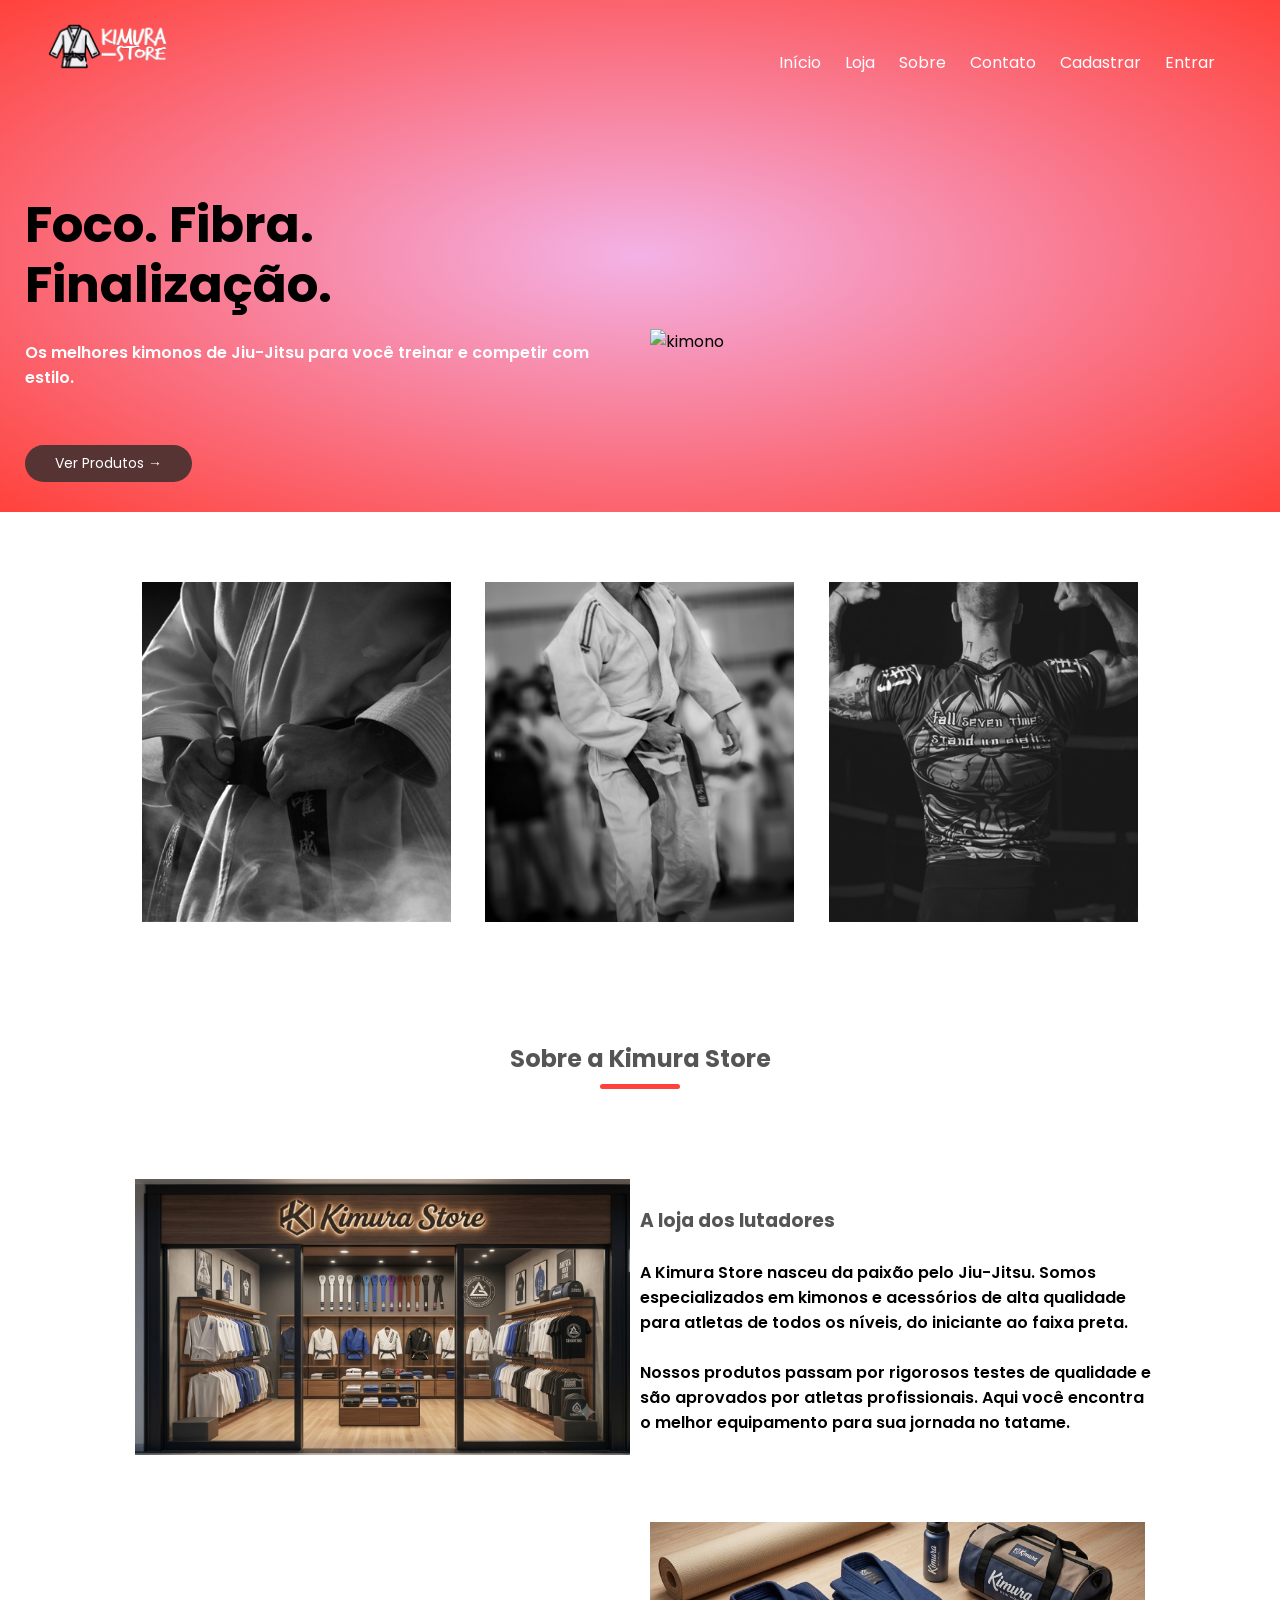
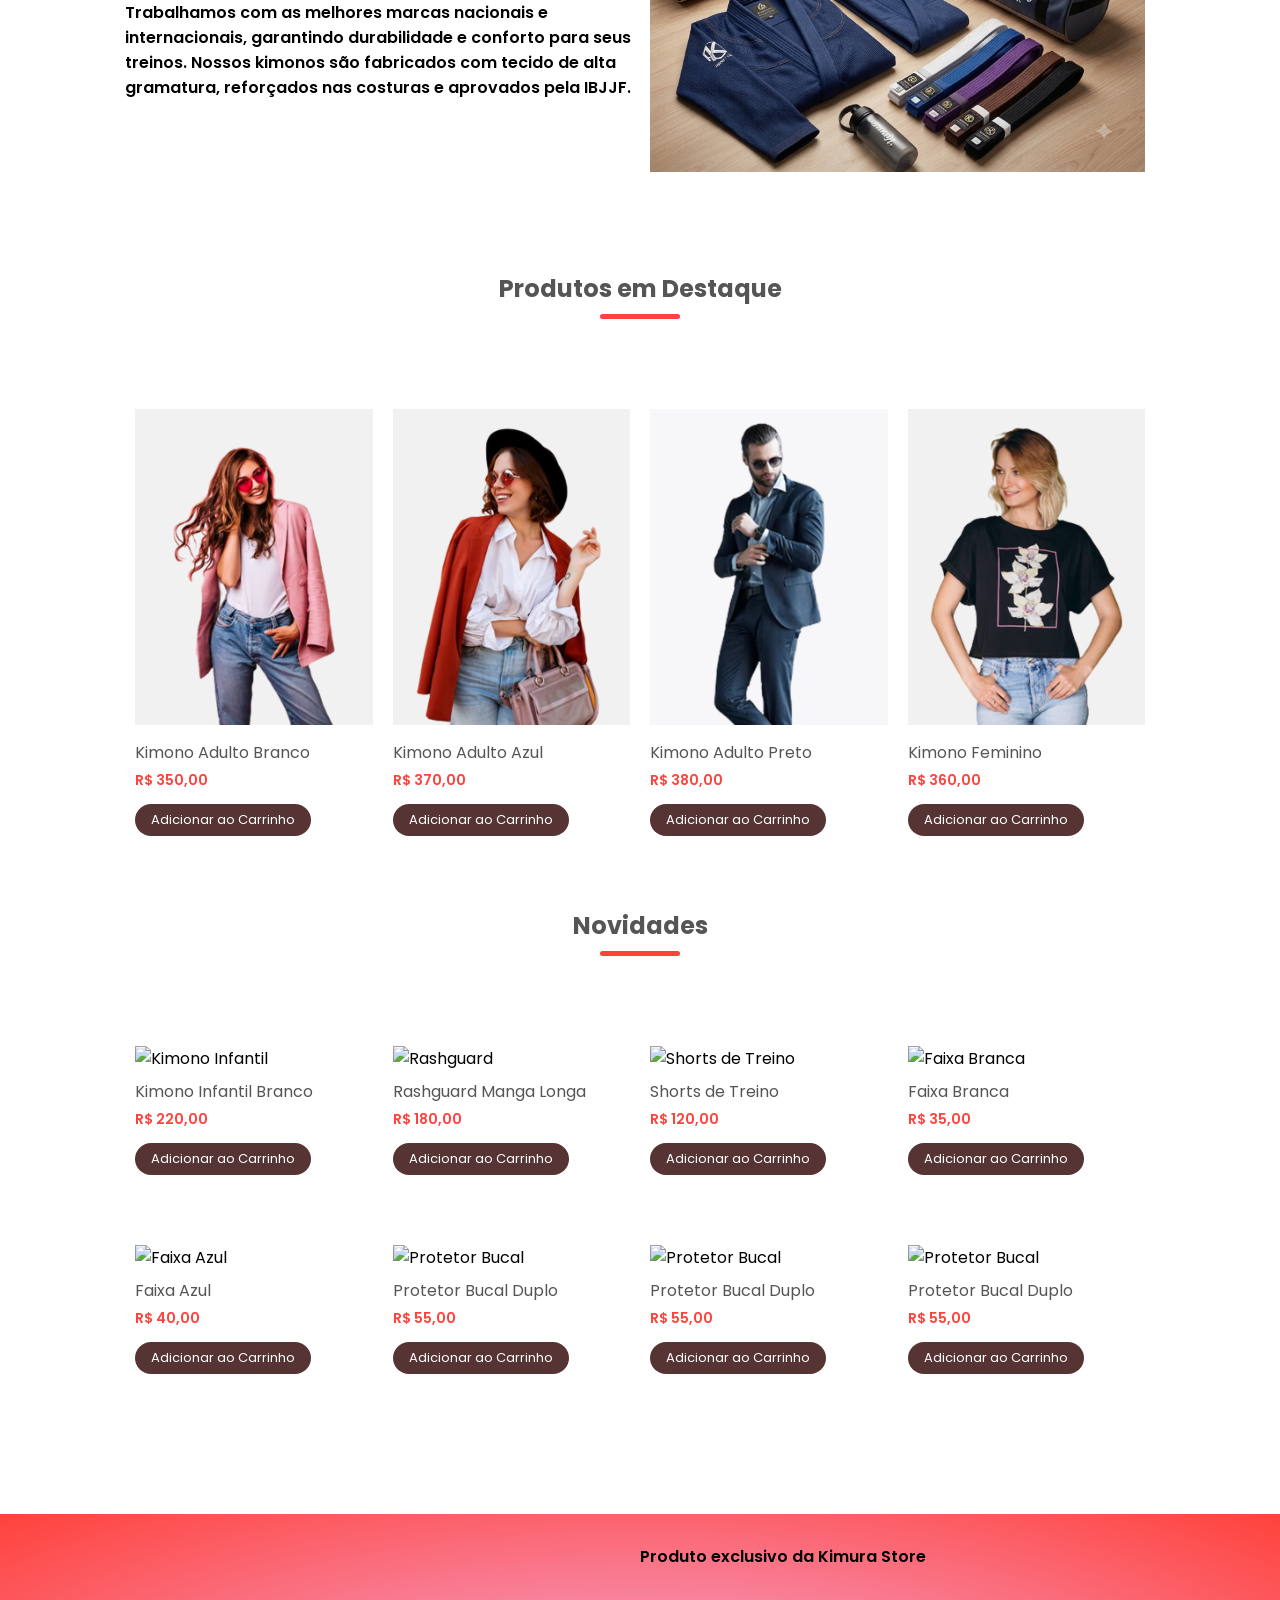
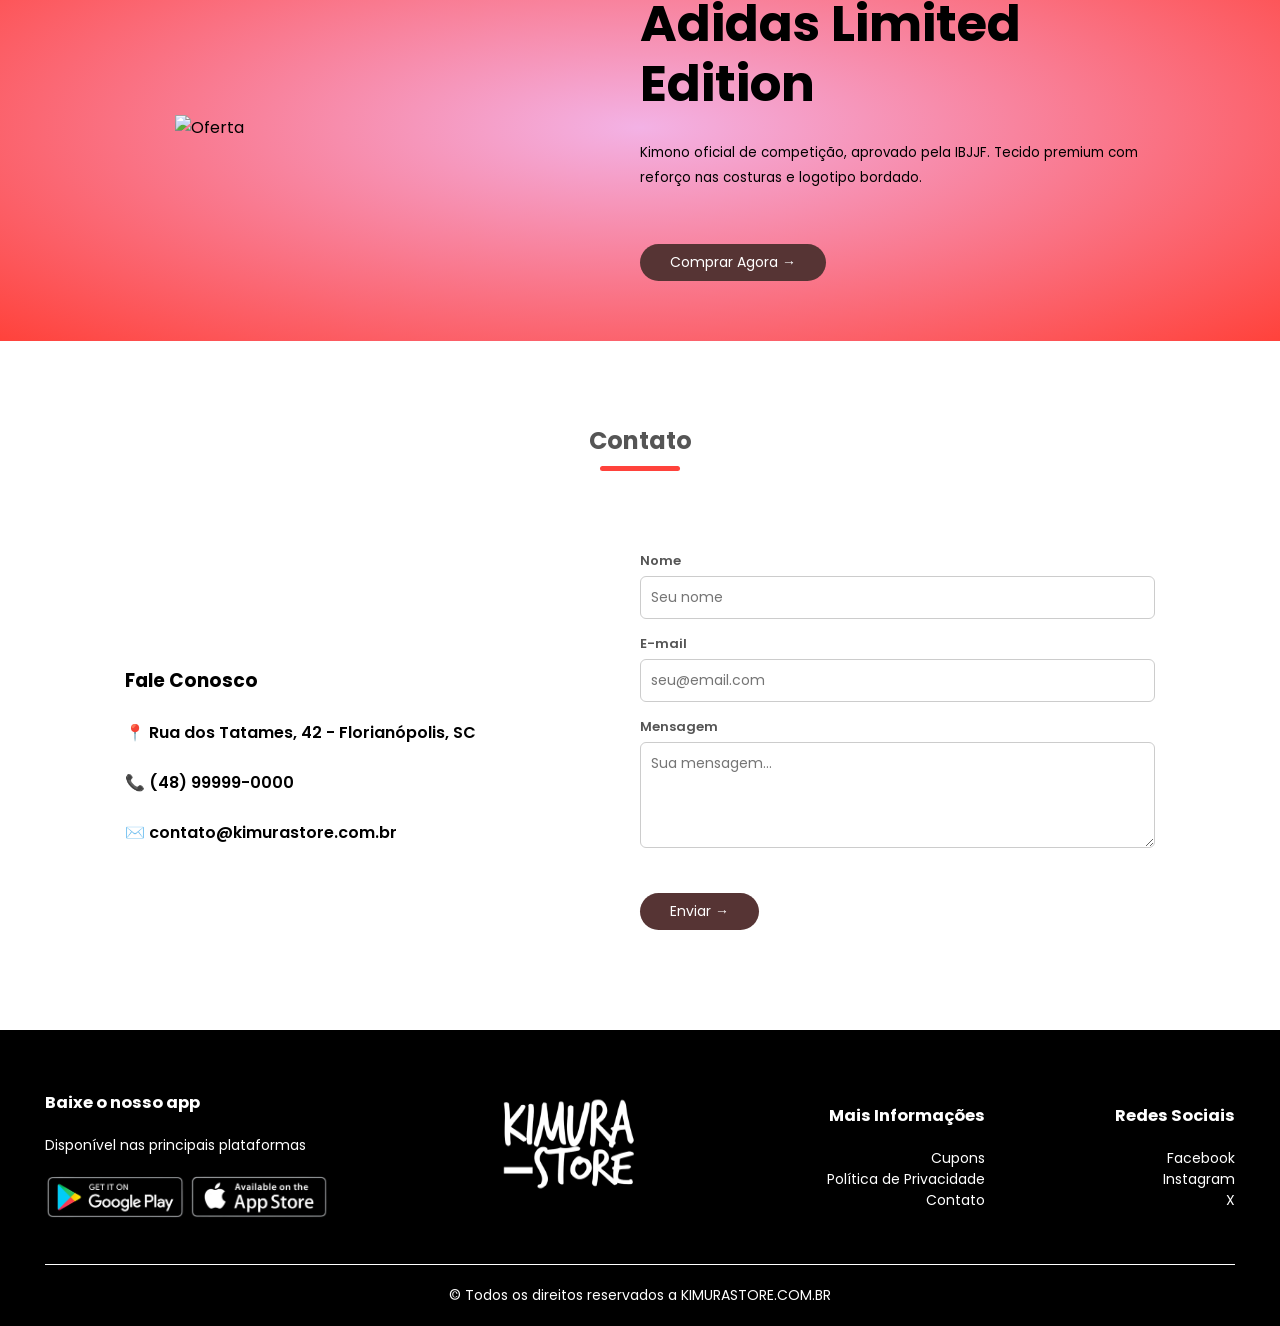
==== index.html @ 93717722 "adicionando arquivos html para ultimos ajustes" ====
<!DOCTYPE html>
<html lang="pt-br">

<head>
    <meta charset="UTF-8">
    <meta name="viewport" content="width=device-width, initial-scale=1.0">
    <title>Kimura Store - Kimonos BJJ</title>
    <link rel="stylesheet" href="style.css">
</head>

<body>

    <!-- NAVBAR -->
    <header class="banner">
        <div class="container">
            <nav class="navbar">
                <div class="logo">
                    <img src="img/logo.png" alt="kimuraStore" width="125px">
                </div>

                <ul id="MenuItens">
                    <li><a href="index.html">Início</a></li>
                    <li><a href="index.html#produtos">Loja</a></li>
                    <li><a href="index.html#sobre">Sobre</a></li>
                    <li><a href="index.html#contato">Contato</a></li>
                    <!-- links para visitante -->
                    <li class="link-visitante"><a href="cadastro.html">Cadastrar</a></li>
                    <li class="link-visitante"><a href="login.html">Entrar</a></li>
                    <!-- links para usuario logado -->
                    <li class="link-usuario" style="display:none"><a href="loja.html">🛒 Carrinho <span id="badge-carrinho"></span></a></li>
                    <li class="link-usuario" style="display:none"><a href="#" id="btn-sair">Sair</a></li>
                    <!-- link admin -->
                    <li class="link-admin" style="display:none"><a href="relatorios.html">Relatórios</a></li>
                </ul>

                <img src="img/menu.png" alt="menu" class="menu-celular" onclick="menuCelular()">
            </nav>

            <!-- BANNER PRINCIPAL -->
            <div class="linha banner-texto">
                <div class="col-2">
                    <h1>Foco. Fibra. <br>Finalização.</h1>
                    <p>Os melhores kimonos de Jiu-Jitsu para você treinar e competir com estilo.</p>
                    <br><a href="#produtos" class="btn">Ver Produtos &#8594;</a>
                </div>
                <div class="col-2">
                    <img src="img/banner-1.png" alt="kimono">
                </div>
            </div>

        </div>
    </header>

    <!-- CATEGORIAS -->
    <section class="categorias">
        <div class="corpo-categorias">
            <div class="linha">
                <div class="col-3">
                    <img src="img/categoria-1.png" alt="Kimonos">
                </div>
                <div class="col-3">
                    <img src="img/categoria-2.png" alt="Acessórios">
                </div>
                <div class="col-3">
                    <img src="img/categoria-3.png" alt="Faixas">
                </div>
            </div>
        </div>
    </section>

    <!-- SOBRE A LOJA -->
    <section class="sobre" id="sobre">
        <div class="corpo-categorias">
            <h2 class="titulo">Sobre a Kimura Store</h2>
            <div class="linha">
                <div class="col-2">
                    <img src="img/sobre-1.png" alt="Nossa loja">
                </div>
                <div class="col-2">
                    <h3>A loja dos lutadores</h3>
                    <br>
                    <p>A Kimura Store nasceu da paixão pelo Jiu-Jitsu. Somos especializados em kimonos e acessórios de alta qualidade para atletas de todos os níveis, do iniciante ao faixa preta.</p>
                    <br>
                    <p>Nossos produtos passam por rigorosos testes de qualidade e são aprovados por atletas profissionais. Aqui você encontra o melhor equipamento para sua jornada no tatame.</p>
                </div>
            </div>
            <div class="linha" style="margin-top: 40px;">
                <div class="col-2">
                    <p>Trabalhamos com as melhores marcas nacionais e internacionais, garantindo durabilidade e conforto para seus treinos. Nossos kimonos são fabricados com tecido de alta gramatura, reforçados nas costuras e aprovados pela IBJJF.</p>
                </div>
                <div class="col-2">
                    <img src="img/sobre-2.png" alt="Nossos produtos">
                </div>
            </div>
        </div>
    </section>

    <!-- PRODUTOS EM DESTAQUE -->
    <section class="corpo-categorias" id="produtos">
        <h2 class="titulo">Produtos em Destaque</h2>

        <div class="linha">
            <div class="col-4">
                <img src="img/produto-1.jpg" alt="Kimono Adulto Branco">
                <h4>Kimono Adulto Branco</h4>
                <div class="classificacao">
                    <ion-icon name="star"></ion-icon>
                    <ion-icon name="star"></ion-icon>
                    <ion-icon name="star"></ion-icon>
                    <ion-icon name="star"></ion-icon>
                    <ion-icon name="star"></ion-icon>
                </div>
                <p class="preco">R$ 350,00</p>
                <button class="btn btn-produto" onclick="adicionarCarrinho('P001')">Adicionar ao Carrinho</button>
            </div>

            <div class="col-4">
                <img src="img/produto-2.jpg" alt="Kimono Adulto Azul">
                <h4>Kimono Adulto Azul</h4>
                <div class="classificacao">
                    <ion-icon name="star"></ion-icon>
                    <ion-icon name="star"></ion-icon>
                    <ion-icon name="star"></ion-icon>
                    <ion-icon name="star"></ion-icon>
                    <ion-icon name="star"></ion-icon>
                </div>
                <p class="preco">R$ 370,00</p>
                <button class="btn btn-produto" onclick="adicionarCarrinho('P002')">Adicionar ao Carrinho</button>
            </div>

            <div class="col-4">
                <img src="img/produto-3.jpg" alt="Kimono Adulto Preto">
                <h4>Kimono Adulto Preto</h4>
                <div class="classificacao">
                    <ion-icon name="star"></ion-icon>
                    <ion-icon name="star"></ion-icon>
                    <ion-icon name="star"></ion-icon>
                    <ion-icon name="star"></ion-icon>
                    <ion-icon name="star"></ion-icon>
                </div>
                <p class="preco">R$ 380,00</p>
                <button class="btn btn-produto" onclick="adicionarCarrinho('P003')">Adicionar ao Carrinho</button>
            </div>

            <div class="col-4">
                <img src="img/produto-4.jpg" alt="Kimono Feminino">
                <h4>Kimono Feminino</h4>
                <div class="classificacao">
                    <ion-icon name="star"></ion-icon>
                    <ion-icon name="star"></ion-icon>
                    <ion-icon name="star"></ion-icon>
                    <ion-icon name="star"></ion-icon>
                    <ion-icon name="star"></ion-icon>
                </div>
                <p class="preco">R$ 360,00</p>
                <button class="btn btn-produto" onclick="adicionarCarrinho('P004')">Adicionar ao Carrinho</button>
            </div>
        </div>

        <h2 class="titulo">Novidades</h2>

        <div class="linha">
            <div class="col-4">
                <img src="img/produto-5.jpg" alt="Kimono Infantil">
                <h4>Kimono Infantil Branco</h4>
                <div class="classificacao">
                    <ion-icon name="star"></ion-icon>
                    <ion-icon name="star"></ion-icon>
                    <ion-icon name="star"></ion-icon>
                    <ion-icon name="star"></ion-icon>
                    <ion-icon name="star"></ion-icon>
                </div>
                <p class="preco">R$ 220,00</p>
                <button class="btn btn-produto" onclick="adicionarCarrinho('P005')">Adicionar ao Carrinho</button>
            </div>

            <div class="col-4">
                <img src="img/produto-6.jpg" alt="Rashguard">
                <h4>Rashguard Manga Longa</h4>
                <div class="classificacao">
                    <ion-icon name="star"></ion-icon>
                    <ion-icon name="star"></ion-icon>
                    <ion-icon name="star"></ion-icon>
                    <ion-icon name="star"></ion-icon>
                    <ion-icon name="star"></ion-icon>
                </div>
                <p class="preco">R$ 180,00</p>
                <button class="btn btn-produto" onclick="adicionarCarrinho('P006')">Adicionar ao Carrinho</button>
            </div>

            <div class="col-4">
                <img src="img/produto-7.jpg" alt="Shorts de Treino">
                <h4>Shorts de Treino</h4>
                <div class="classificacao">
                    <ion-icon name="star"></ion-icon>
                    <ion-icon name="star"></ion-icon>
                    <ion-icon name="star"></ion-icon>
                    <ion-icon name="star"></ion-icon>
                    <ion-icon name="star"></ion-icon>
                </div>
                <p class="preco">R$ 120,00</p>
                <button class="btn btn-produto" onclick="adicionarCarrinho('P007')">Adicionar ao Carrinho</button>
            </div>

            <div class="col-4">
                <img src="img/produto-8.jpg" alt="Faixa Branca">
                <h4>Faixa Branca</h4>
                <div class="classificacao">
                    <ion-icon name="star"></ion-icon>
                    <ion-icon name="star"></ion-icon>
                    <ion-icon name="star"></ion-icon>
                    <ion-icon name="star"></ion-icon>
                    <ion-icon name="star"></ion-icon>
                </div>
                <p class="preco">R$ 35,00</p>
                <button class="btn btn-produto" onclick="adicionarCarrinho('P008')">Adicionar ao Carrinho</button>
            </div>

            <div class="col-4">
                <img src="img/produto-9.jpg" alt="Faixa Azul">
                <h4>Faixa Azul</h4>
                <div class="classificacao">
                    <ion-icon name="star"></ion-icon>
                    <ion-icon name="star"></ion-icon>
                    <ion-icon name="star"></ion-icon>
                    <ion-icon name="star"></ion-icon>
                    <ion-icon name="star"></ion-icon>
                </div>
                <p class="preco">R$ 40,00</p>
                <button class="btn btn-produto" onclick="adicionarCarrinho('P009')">Adicionar ao Carrinho</button>
            </div>

            <div class="col-4">
                <img src="img/produto-10.jpg" alt="Protetor Bucal">
                <h4>Protetor Bucal Duplo</h4>
                <div class="classificacao">
                    <ion-icon name="star"></ion-icon>
                    <ion-icon name="star"></ion-icon>
                    <ion-icon name="star"></ion-icon>
                    <ion-icon name="star"></ion-icon>
                    <ion-icon name="star"></ion-icon>
                </div>
                <p class="preco">R$ 55,00</p>
                <button class="btn btn-produto" onclick="adicionarCarrinho('P010')">Adicionar ao Carrinho</button>
            </div>

          <div class="col-4">
                <img src="img/produto-11.jpg" alt="Protetor Bucal">
                <h4>Protetor Bucal Duplo</h4>
                <div class="classificacao">
                    <ion-icon name="star"></ion-icon>
                    <ion-icon name="star"></ion-icon>
                    <ion-icon name="star"></ion-icon>
                    <ion-icon name="star"></ion-icon>
                    <ion-icon name="star"></ion-icon>
                </div>
                <p class="preco">R$ 55,00</p>
                <button class="btn btn-produto" onclick="adicionarCarrinho('P011')">Adicionar ao Carrinho</button>
            </div>

          <div class="col-4">
                <img src="img/produto-12.jpg" alt="Protetor Bucal">
                <h4>Protetor Bucal Duplo</h4>
                <div class="classificacao">
                    <ion-icon name="star"></ion-icon>
                    <ion-icon name="star"></ion-icon>
                    <ion-icon name="star"></ion-icon>
                    <ion-icon name="star"></ion-icon>
                    <ion-icon name="star"></ion-icon>
                </div>
                <p class="preco">R$ 55,00</p>
                <button class="btn btn-produto" onclick="adicionarCarrinho('P012')">Adicionar ao Carrinho</button>
            </div>
    </section>



    <!-- OFERTA ESPECIAL -->
    <div class="ofertas">
        <div class="corpo-categorias">
            <div class="linha">
                <div class="col-2">
                    <img src="img/banner-2.png" alt="Oferta" class="oferta-img">
                </div>
                <div class="col-2">
                    <p>Produto exclusivo da Kimura Store</p>
                    <h1>Adidas Limited Edition</h1>
                    <small>Kimono oficial de competição, aprovado pela IBJJF. Tecido premium com reforço nas costuras e logotipo bordado.</small>
                    <br><br><a href="loja.html" class="btn">Comprar Agora &#8594;</a>
                </div>
            </div>
        </div>
    </div>

    <!-- CONTATO -->
    <section class="contato" id="contato">
        <div class="corpo-categorias">
            <h2 class="titulo">Contato</h2>
            <div class="linha">

                <div class="col-2">
                    <h3>Fale Conosco</h3>
                    <br>
                    <p>📍 Rua dos Tatames, 42 - Florianópolis, SC</p>
                    <br>
                    <p>📞 (48) 99999-0000</p>
                    <br>
                    <p>✉️ contato@kimurastore.com.br</p>
                </div>

                <div class="col-2">
                    <form id="form-contato">
                        <div class="campo">
                            <label>Nome</label>
                            <input type="text" id="contato-nome" placeholder="Seu nome">
                        </div>
                        <div class="campo">
                            <label>E-mail</label>
                            <input type="email" id="contato-email" placeholder="seu@email.com">
                        </div>
                        <div class="campo">
                            <label>Mensagem</label>
                            <textarea id="contato-msg" rows="4" placeholder="Sua mensagem..."></textarea>
                        </div>
                        <button type="button" class="btn" onclick="enviarContato()">Enviar &#8594;</button>
                        <p id="msg-contato" style="display:none; color:green; margin-top:10px;">Mensagem enviada com sucesso!</p>
                    </form>
                </div>

            </div>
        </div>
    </section>

    <!-- RODAPÉ -->
    <footer class="rodape">
        <div class="container">
            <div class="linha">
                <div class="rodape-col-1">
                    <h3>Baixe o nosso app</h3>
                    <p>Disponível nas principais plataformas</p>
                    <div class="app-logo">
                        <img src="img/google.png" alt="Google Play">
                        <img src="img/apple.png" alt="App Store">
                    </div>
                </div>
                <div class="rodape-col-2">
                    <img src="img/logo-2.png" alt="Logo" height="100px" width="75px">
                </div>
                <div class="rodape-col-3">
                    <h3>Mais Informações</h3>
                    <ul>
                        <li>Cupons</li>
                        <li>Política de Privacidade</li>
                        <li>Contato</li>
                    </ul>
                </div>
                <div class="rodape-col-4">
                    <h3>Redes Sociais</h3>
                    <ul>
                        <li>Facebook</li>
                        <li>Instagram</li>
                        <li>X</li>
                    </ul>
                </div>
            </div>
            <hr>
            <p class="direitos">&#169; Todos os direitos reservados a KIMURASTORE.COM.BR</p>
        </div>
    </footer>

    <script type="module" src="https://unpkg.com/ionicons@8.0.13/dist/ionicons/ionicons.esm.js"></script>
    <script nomodule src="https://unpkg.com/ionicons@8.0.13/dist/ionicons/ionicons.js"></script>
    <script src="storage.js"></script>
    <script src="script.js"></script>
</body>

</html>
---- style.css ----
@import url('https://fonts.googleapis.com/css2?family=Poppins:ital,wght@0,100;0,200;0,300;0,400;0,500;0,600;0,700;0,800;0,900;1,100;1,200;1,300;1,400;1,500;1,600;1,700;1,800;1,900&display=swap');

* {
    margin: 0;
    padding: 0;
    box-sizing: border-box;
}

:root {
    --cor-padrao: #ff423b;
    --cor-padrao-hover: #f3b2e5;
    --cor-fonte: #fff;
    --cor-fonte-p: #555;
    --cor-btn: #563434;
    --cor-btn-hover: #15ff00;
    --cor-btn-fonte: #000;
    --cor-fonte-corpo: #555;
    --cor-fonte-corpo-leve: #777;
}

body {
    font-family: 'Poppins', sans-serif;
}

/*----------- BANNER / NAVBAR -----------*/

.banner {
    background: radial-gradient(var(--cor-padrao-hover), var(--cor-padrao));
}

.banner .container {
    max-width: 1300px;
    margin: auto;
    padding-left: 25px;
    padding-right: 25px;
}

.navbar {
    display: flex;
    align-items: center;
    padding: 20px;
}

.navbar ul {
    flex: 1;
    text-align: right;
    display: inline-block;
    list-style-type: none;
}

.navbar ul li {
    display: inline-block;
    margin-right: 20px;
}

.navbar ul li a {
    text-decoration: none;
    color: var(--cor-fonte);
}

.banner-texto {
    margin-top: 70px;
}

/*----------- GERAL -----------*/

p {
    color: var(--cor-fonte-p);
}

.linha {
    display: flex;
    align-items: center;
    flex-wrap: wrap;
    justify-content: space-around;
}

.col-2 {
    flex-basis: 50%;
    min-width: 300px;
}

.col-2 img {
    max-width: 100%;
    padding: 10px;
}

.col-2 h1 {
    font-size: 50px;
    line-height: 60px;
    margin: 25px 0;
}

.col-2 p {
    font-weight: 600;
    color: var(--cor-btn-fonte);
}

.banner p {
    color: var(--cor-fonte);
}

.btn {
    text-decoration: none;
    color: var(--cor-fonte);
    background: var(--cor-btn);
    padding: 8px 30px;
    margin: 30px 0;
    border-radius: 30px;
    border: none;
    cursor: pointer;
    font-family: 'Poppins', sans-serif;
    font-size: 14px;
    transition: background 0.5s;
    display: inline-block;
}

.btn:hover {
    background: var(--cor-btn-hover);
    color: var(--cor-btn-fonte);
}

.btn-full {
    width: 100%;
    text-align: center;
    margin-top: 10px;
}

/*----------- CONTAINER -----------*/

.container {
    max-width: 1300px;
    margin: auto;
    padding-left: 25px;
    padding-right: 25px;
}

.corpo-categorias {
    max-width: 1080px;
    margin: auto;
    padding-left: 25px;
    padding-right: 25px;
}

/*----------- CATEGORIAS -----------*/

.categorias {
    margin: 70px 0;
}

.col-3 {
    flex-basis: 30%;
    min-width: 250px;
    margin-bottom: 30px;
}

.col-3 img {
    width: 100%;
    object-fit: cover;
    object-position: center;
}

/*----------- PRODUTOS -----------*/

.col-4 {
    flex-basis: 25%;
    min-width: 200px;
    padding: 10px;
    margin-bottom: 50px;
    transition: transform 0.5s;
}

.col-4:hover {
    transform: scale(1.1);
}

.col-4 img {
    width: 100%;
    object-fit: cover;
    object-position: center;
}

.titulo {
    position: relative;
    line-height: 60px;
    margin: 0 auto 80px;
    text-align: center;
    color: var(--cor-fonte-corpo);
}

.titulo::after {
    content: '';
    background-color: var(--cor-padrao);
    width: 80px;
    height: 5px;
    border-radius: 5px;
    position: absolute;
    bottom: 0;
    left: 50%;
    transform: translateX(-50%);
}

h4 {
    color: var(--cor-fonte-corpo);
    font-weight: normal;
    margin-top: 8px;
}

.preco {
    font-size: 14px;
    font-weight: 600;
    color: var(--cor-padrao) !important;
    margin: 5px 0;
}

.classificacao ion-icon {
    color: var(--cor-padrao);
}

.btn-produto {
    margin: 8px 0 0 0;
    padding: 6px 16px;
    font-size: 13px;
}

/*----------- OFERTAS -----------*/

.ofertas {
    background: radial-gradient(var(--cor-padrao-hover), var(--cor-padrao));
    margin-top: 80px;
    padding: 30px 0;
}

.col-2 .oferta-img {
    padding: 50px;
}

small {
    color: var(--cor-btn-fonte);
}

/*----------- SOBRE -----------*/

.sobre {
    margin: 70px 0;
}

.sobre h3 {
    color: var(--cor-fonte-corpo);
}

/*----------- CONTATO -----------*/

.contato {
    margin: 70px 0;
}

.campo {
    display: flex;
    flex-direction: column;
    margin-bottom: 15px;
}

.campo label {
    font-size: 13px;
    font-weight: 600;
    color: var(--cor-fonte-corpo);
    margin-bottom: 5px;
}

.campo input,
.campo textarea,
.campo select {
    padding: 10px;
    border: 1px solid #ccc;
    border-radius: 6px;
    font-family: 'Poppins', sans-serif;
    font-size: 14px;
    color: var(--cor-fonte-corpo);
    outline: none;
    transition: border 0.3s;
}

.campo input:focus,
.campo textarea:focus {
    border-color: var(--cor-padrao);
}

.campo textarea {
    resize: vertical;
}

/*----------- FORMULÁRIOS (cadastro / login) -----------*/

.pagina-form {
    display: flex;
    justify-content: center;
    align-items: center;
    min-height: 70vh;
    padding: 40px 20px;
}

.caixa-form {
    background: #fff;
    border: 1px solid #ddd;
    border-radius: 10px;
    padding: 40px 35px;
    width: 100%;
    max-width: 420px;
    box-shadow: 0 2px 10px rgba(0,0,0,0.08);
}

.caixa-form h2 {
    color: var(--cor-fonte-corpo);
    margin-bottom: 5px;
}

.caixa-form p {
    font-size: 14px;
    margin-bottom: 5px;
}

.msg-erro {
    color: #c00;
    font-size: 13px;
    margin-bottom: 10px;
    padding: 8px;
    background: #fff0f0;
    border: 1px solid #f5c6c6;
    border-radius: 5px;
}

.link-form {
    text-align: center;
    font-size: 13px;
    margin-top: 15px;
    color: var(--cor-fonte-corpo-leve);
}

.link-form a {
    color: var(--cor-padrao);
    text-decoration: none;
}

/*----------- LOJA / CARRINHO -----------*/

.coluna-produtos {
    flex: 1;
    min-width: 300px;
}

.caixa-carrinho {
    width: 340px;
    min-width: 280px;
    background: #fff;
    border: 1px solid #ddd;
    border-radius: 10px;
    padding: 25px;
    align-self: flex-start;
    box-shadow: 0 2px 8px rgba(0,0,0,0.07);
}

.caixa-carrinho h3 {
    color: var(--cor-fonte-corpo);
    border-bottom: 2px solid var(--cor-padrao);
    padding-bottom: 10px;
}

.tabela-carrinho {
    width: 100%;
    border-collapse: collapse;
    font-size: 13px;
    margin-bottom: 15px;
}

.tabela-carrinho th,
.tabela-carrinho td {
    padding: 8px 5px;
    border-bottom: 1px solid #eee;
    color: var(--cor-fonte-corpo);
    text-align: left;
}

.tabela-carrinho th {
    font-size: 12px;
    color: var(--cor-fonte-corpo-leve);
}

.btn-qtd {
    background: #eee;
    border: none;
    padding: 2px 8px;
    cursor: pointer;
    border-radius: 3px;
    font-size: 14px;
}

.btn-qtd:hover {
    background: var(--cor-padrao);
    color: #fff;
}

.btn-remover {
    background: none;
    border: none;
    color: #c00;
    cursor: pointer;
    font-size: 13px;
}

.rodape-carrinho {
    display: flex;
    justify-content: space-between;
    align-items: center;
    margin-top: 10px;
    padding-top: 10px;
    border-top: 1px solid #eee;
}

.rodape-carrinho strong {
    color: var(--cor-fonte-corpo);
}

.rodape-carrinho .btn {
    margin: 0;
    padding: 8px 18px;
    font-size: 13px;
}

/*----------- RELATÓRIOS -----------*/

.relatorio-cabecalho {
    background: #222;
    color: #fff;
    padding: 20px 0;
    border-bottom: 3px solid var(--cor-padrao);
}

.relatorio-cabecalho h2 {
    color: #fff;
    font-size: 18px;
}

.relatorio-cabecalho p {
    color: #aaa;
    font-size: 13px;
}

.caixa-relatorio {
    background: #fff;
    border: 1px solid #ddd;
    border-radius: 10px;
    padding: 25px;
    box-shadow: 0 2px 8px rgba(0,0,0,0.06);
}

.caixa-relatorio h3 {
    color: var(--cor-fonte-corpo);
}

.badge-total {
    background: #f5f5f5;
    border: 1px solid #ddd;
    border-radius: 20px;
    padding: 4px 14px;
    font-size: 12px;
    color: var(--cor-fonte-corpo-leve);
}

.campo-busca {
    width: 100%;
    padding: 10px;
    border: 1px solid #ccc;
    border-radius: 6px;
    font-family: 'Poppins', sans-serif;
    font-size: 14px;
    margin-bottom: 15px;
    outline: none;
}

.campo-busca:focus {
    border-color: var(--cor-padrao);
}

.tabela-wrapper {
    overflow-x: auto;
}

.tabela-relatorio {
    width: 100%;
    border-collapse: collapse;
    font-size: 13px;
}

.tabela-relatorio th,
.tabela-relatorio td {
    padding: 10px 12px;
    border-bottom: 1px solid #eee;
    text-align: left;
    color: var(--cor-fonte-corpo);
}

.tabela-relatorio th {
    background: #f9f9f9;
    font-size: 12px;
    color: var(--cor-fonte-corpo-leve);
    text-transform: uppercase;
}

.tabela-relatorio tr:hover td {
    background: #fafafa;
}

.relatorio-rodape {
    background: #f5f5f5;
    border-top: 1px solid #ddd;
    padding: 15px 0;
    text-align: center;
    font-size: 12px;
    color: var(--cor-fonte-corpo-leve);
}

/*----------- RODAPÉ -----------*/

.rodape {
    background-color: var(--cor-btn-fonte);
    color: var(--cor-fonte);
    padding: 60px 20px 20px;
    font-size: 14px;
}

.rodape p {
    color: var(--cor-fonte);
}

.rodape h3 {
    color: var(--cor-fonte);
    margin-bottom: 20px;
}

.rodape-col-1,
.rodape-col-2,
.rodape-col-3,
.rodape-col-4 {
    min-width: 250px;
    margin-bottom: 20px;
}

.rodape-col-1 { flex-basis: 30%; }
.rodape-col-2 { flex: 1; text-align: center; }
.rodape-col-2 img { width: 180px; margin-bottom: 20px; }

.rodape-col-3,
.rodape-col-4 {
    flex-basis: 12%;
    text-align: right;
}

ul {
    list-style-type: none;
}

.app-logo { margin-top: 20px; }
.app-logo img { width: 140px; }

.rodape hr {
    border: none;
    height: 1px;
    background: var(--cor-fonte);
    margin: 20px 0;
}

.direitos { text-align: center; }

/*----------- MENU CELULAR -----------*/

.menu-celular {
    width: 28px;
    margin-left: 20px;
    display: none;
}

@media only screen and (max-width: 800px) {
    .navbar ul {
        position: absolute;
        top: 70px;
        left: 0;
        background: var(--cor-btn-fonte);
        width: 100%;
        overflow: hidden;
        transition: max-height 0.5s;
    }

    .navbar ul li {
        display: block;
        margin-top: 10px;
        margin-right: 50px;
        margin-bottom: 10px;
    }

    .navbar ul li a {
        color: var(--cor-fonte);
    }

    .menu-celular {
        display: block;
        cursor: pointer;
    }
}

/*----------- TABLET -----------*/

@media only screen and (max-width: 1024px) {
    .caixa-carrinho {
        width: 100%;
    }
}

/*----------- CELULAR 600 -----------*/

@media only screen and (max-width: 600px) {
    .linha {
        text-align: center;
    }

    .col-2, .col-3, .col-4 {
        flex-basis: 100%;
    }

    .col-2 h1 {
        font-size: 27px;
    }

    .rodape-col-3, .rodape-col-4 {
        text-align: center;
    }

    .col-4 p {
        font-size: 14px;
    }

    .caixa-form {
        padding: 25px 20px;
    }

    .rodape-carrinho {
        flex-direction: column;
        gap: 10px;
    }
}

/*----------- SMARTPHONE PEQUENO (320px) -----------*/

@media only screen and (max-width: 320px) {
    .col-2 h1 {
        font-size: 22px;
    }

    .caixa-form {
        padding: 20px 15px;
    }

    .btn {
        padding: 8px 18px;
        font-size: 13px;
    }
}
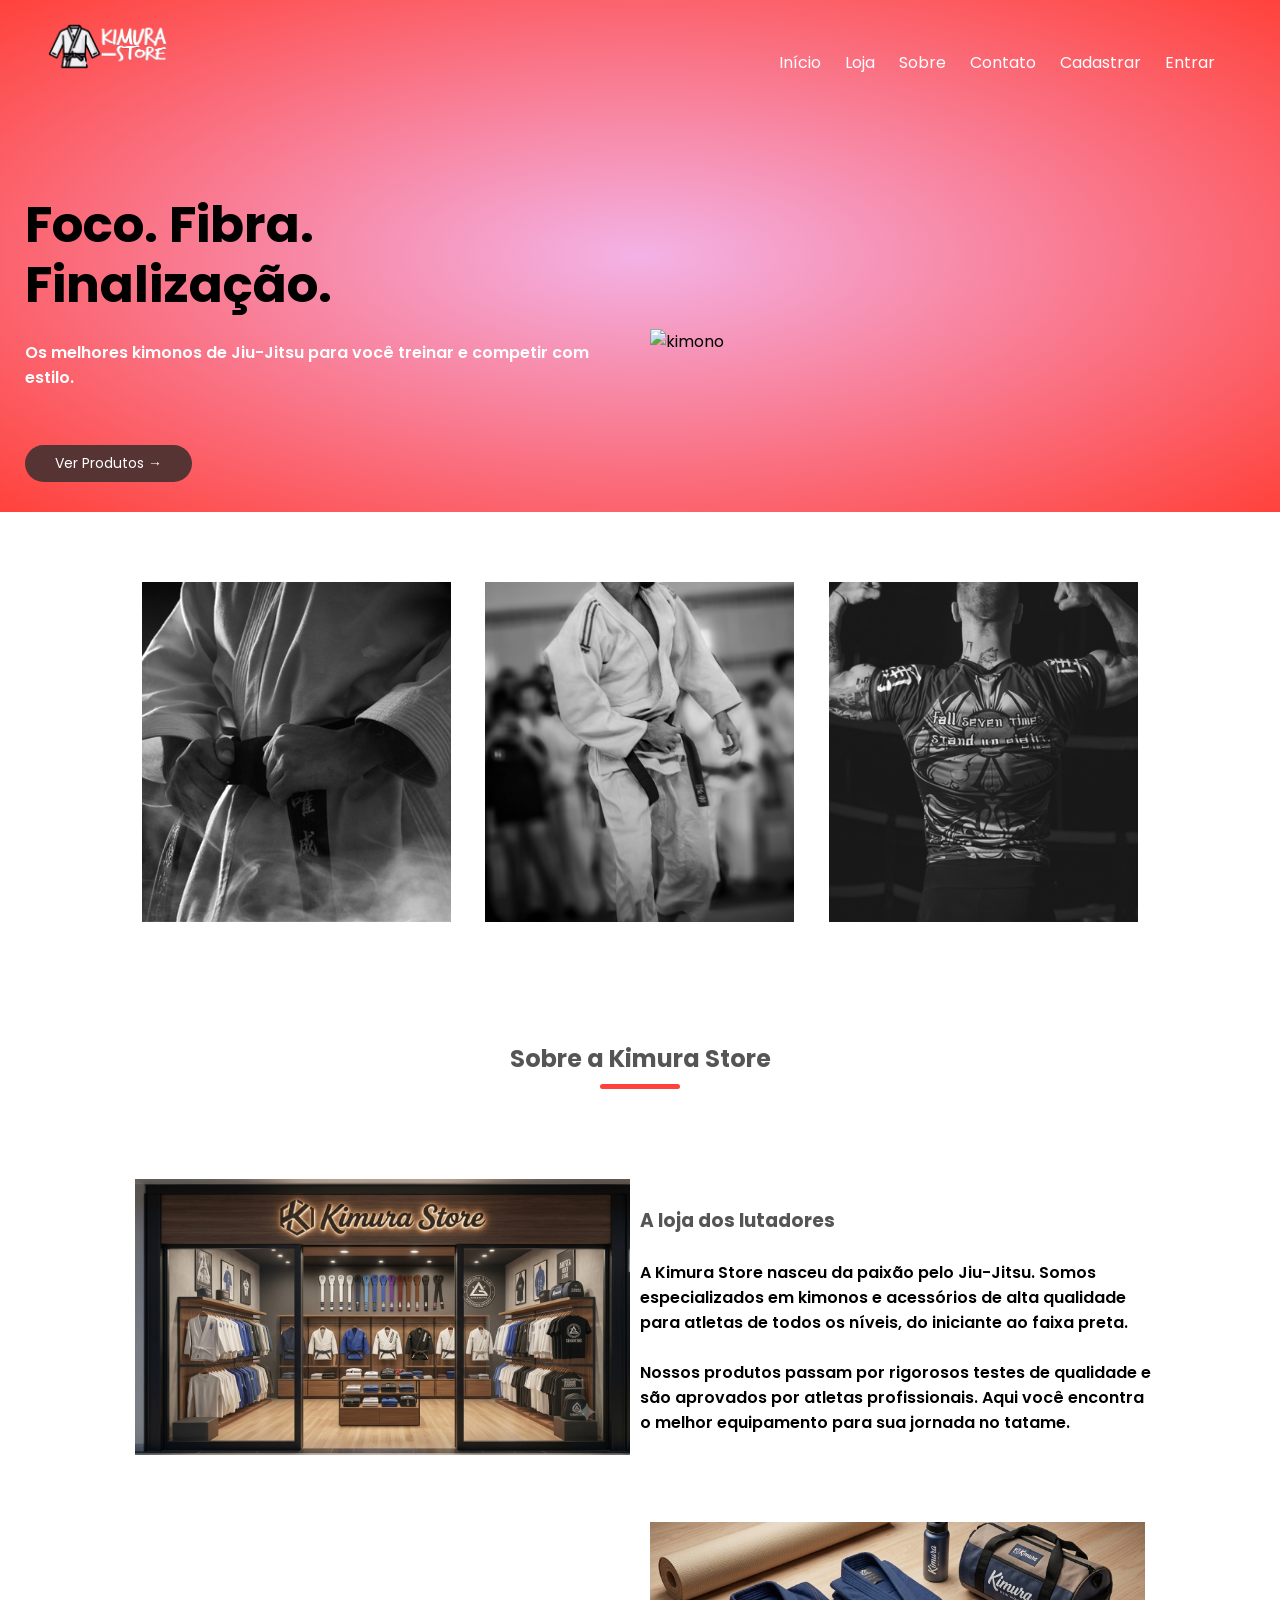
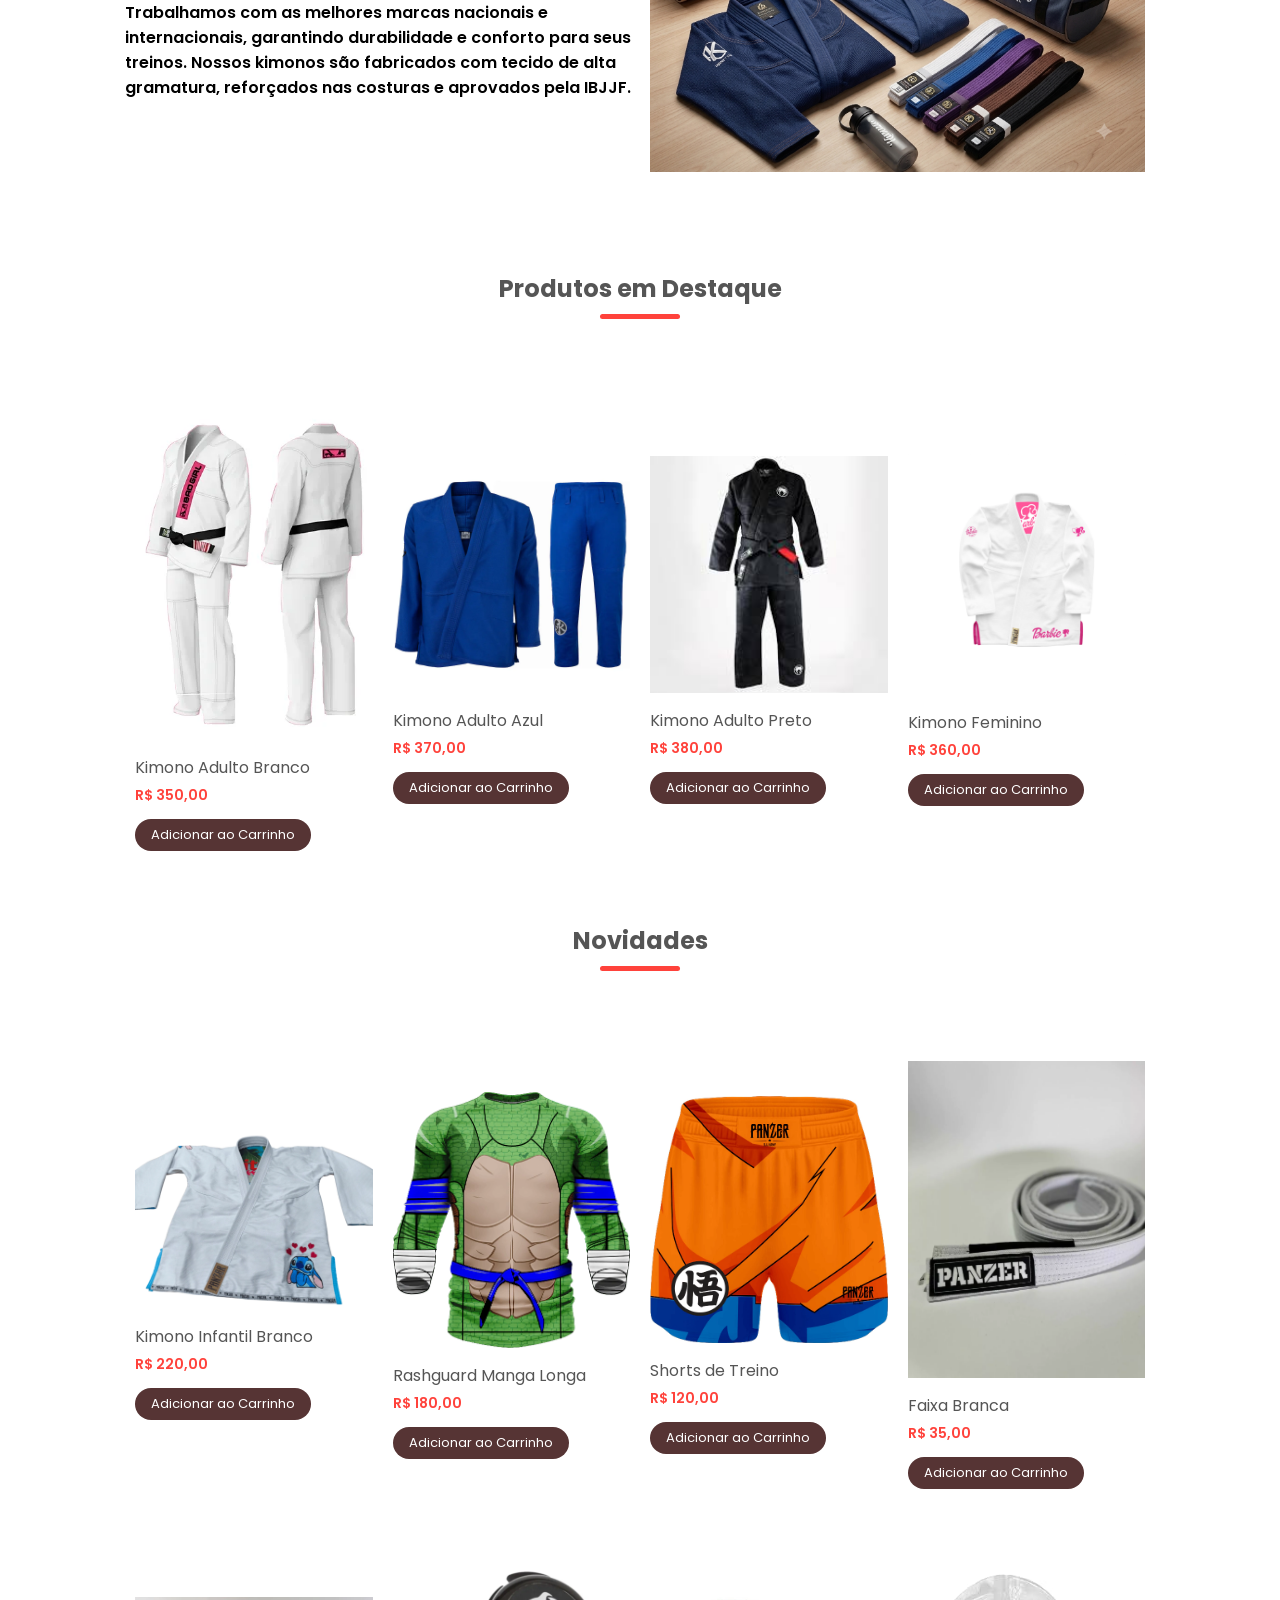
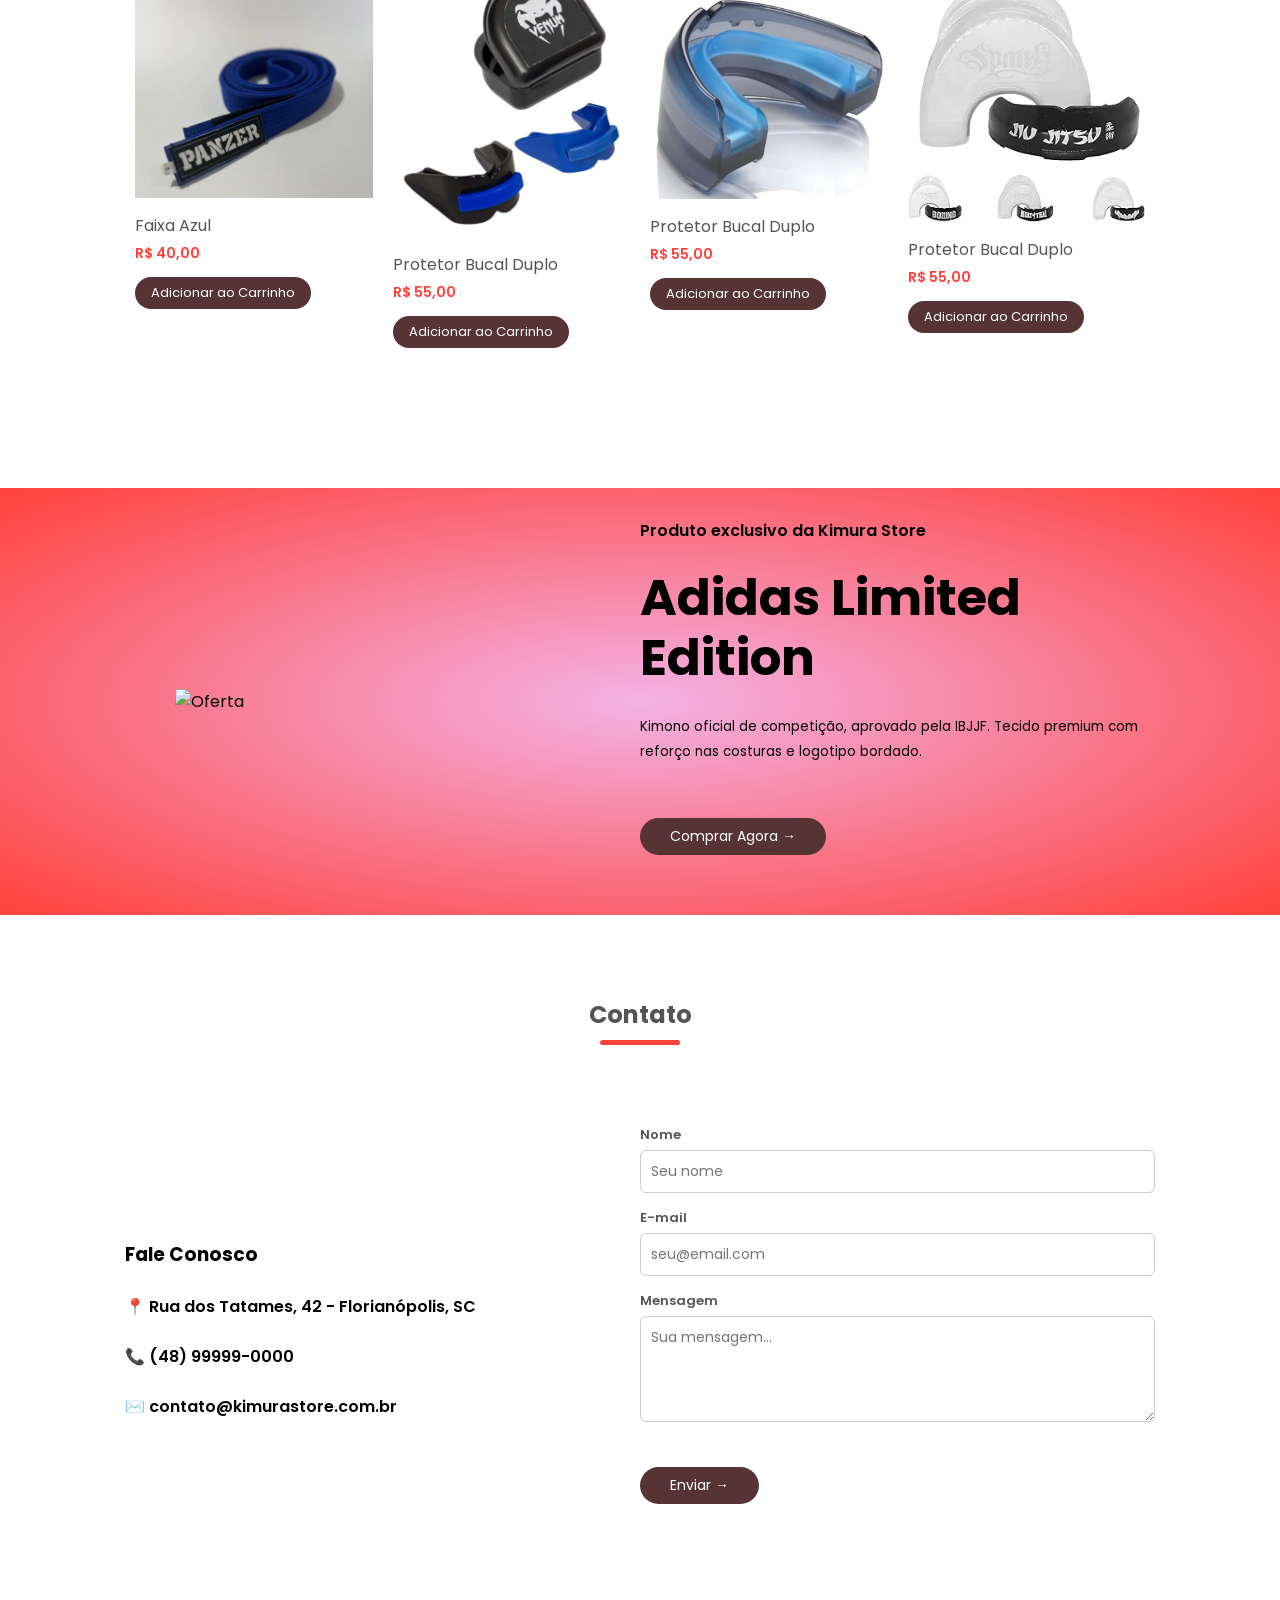
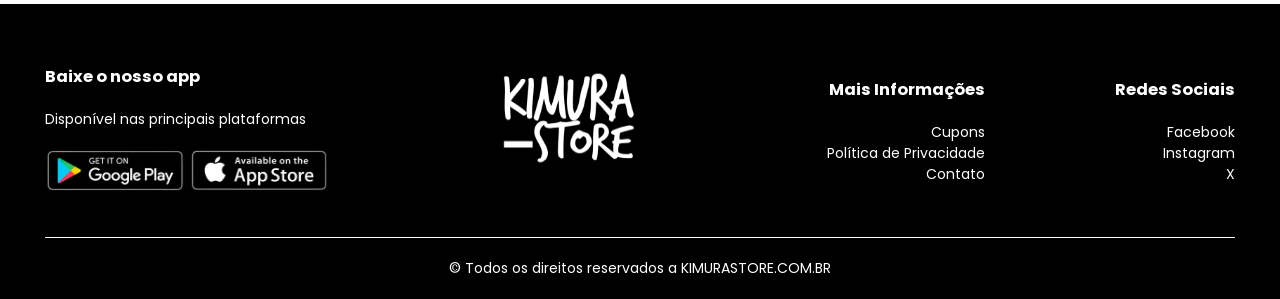
==== commit 35b6734f: "Atualiza código" ====
--- a/index.html
+++ b/index.html
@@ -101,7 +101,7 @@
 
         <div class="linha">
             <div class="col-4">
-                <img src="img/produto-1.jpg" alt="Kimono Adulto Branco">
+                <img src="img/kimonoBranco.webp" alt="Kimono Adulto Branco">
                 <h4>Kimono Adulto Branco</h4>
                 <div class="classificacao">
                     <ion-icon name="star"></ion-icon>
@@ -115,7 +115,7 @@
             </div>
 
             <div class="col-4">
-                <img src="img/produto-2.jpg" alt="Kimono Adulto Azul">
+                <img src="img/kimonoAzul.webp" alt="Kimono Adulto Azul">
                 <h4>Kimono Adulto Azul</h4>
                 <div class="classificacao">
                     <ion-icon name="star"></ion-icon>
@@ -129,7 +129,7 @@
             </div>
 
             <div class="col-4">
-                <img src="img/produto-3.jpg" alt="Kimono Adulto Preto">
+                <img src="img/kimonoPreto.jpg" alt="Kimono Adulto Preto">
                 <h4>Kimono Adulto Preto</h4>
                 <div class="classificacao">
                     <ion-icon name="star"></ion-icon>
@@ -143,7 +143,7 @@
             </div>
 
             <div class="col-4">
-                <img src="img/produto-4.jpg" alt="Kimono Feminino">
+                <img src="img/kimonoFeminino.webp" alt="Kimono Feminino">
                 <h4>Kimono Feminino</h4>
                 <div class="classificacao">
                     <ion-icon name="star"></ion-icon>
@@ -161,7 +161,7 @@
 
         <div class="linha">
             <div class="col-4">
-                <img src="img/produto-5.jpg" alt="Kimono Infantil">
+                <img src="img/kimonoInfantil.webp" alt="Kimono Infantil">
                 <h4>Kimono Infantil Branco</h4>
                 <div class="classificacao">
                     <ion-icon name="star"></ion-icon>
@@ -175,7 +175,7 @@
             </div>
 
             <div class="col-4">
-                <img src="img/produto-6.jpg" alt="Rashguard">
+                <img src="img/rastMangaLonga.webp" alt="Rashguard">
                 <h4>Rashguard Manga Longa</h4>
                 <div class="classificacao">
                     <ion-icon name="star"></ion-icon>
@@ -189,7 +189,7 @@
             </div>
 
             <div class="col-4">
-                <img src="img/produto-7.jpg" alt="Shorts de Treino">
+                <img src="img/short.webp" alt="Shorts de Treino">
                 <h4>Shorts de Treino</h4>
                 <div class="classificacao">
                     <ion-icon name="star"></ion-icon>
@@ -203,7 +203,7 @@
             </div>
 
             <div class="col-4">
-                <img src="img/produto-8.jpg" alt="Faixa Branca">
+                <img src="img/faixaBranca.webp" alt="Faixa Branca">
                 <h4>Faixa Branca</h4>
                 <div class="classificacao">
                     <ion-icon name="star"></ion-icon>
@@ -217,7 +217,7 @@
             </div>
 
             <div class="col-4">
-                <img src="img/produto-9.jpg" alt="Faixa Azul">
+                <img src="img/faixaAzul.webp" alt="Faixa Azul">
                 <h4>Faixa Azul</h4>
                 <div class="classificacao">
                     <ion-icon name="star"></ion-icon>
@@ -231,7 +231,7 @@
             </div>
 
             <div class="col-4">
-                <img src="img/produto-10.jpg" alt="Protetor Bucal">
+                <img src="img/bucal.webp" alt="Protetor Bucal">
                 <h4>Protetor Bucal Duplo</h4>
                 <div class="classificacao">
                     <ion-icon name="star"></ion-icon>
@@ -245,7 +245,7 @@
             </div>
 
           <div class="col-4">
-                <img src="img/produto-11.jpg" alt="Protetor Bucal">
+                <img src="img/bucalDuplo.jpg" alt="Protetor Bucal">
                 <h4>Protetor Bucal Duplo</h4>
                 <div class="classificacao">
                     <ion-icon name="star"></ion-icon>
@@ -259,7 +259,7 @@
             </div>
 
           <div class="col-4">
-                <img src="img/produto-12.jpg" alt="Protetor Bucal">
+                <img src="img/bucalSimples.jpg" alt="Protetor Bucal">
                 <h4>Protetor Bucal Duplo</h4>
                 <div class="classificacao">
                     <ion-icon name="star"></ion-icon>
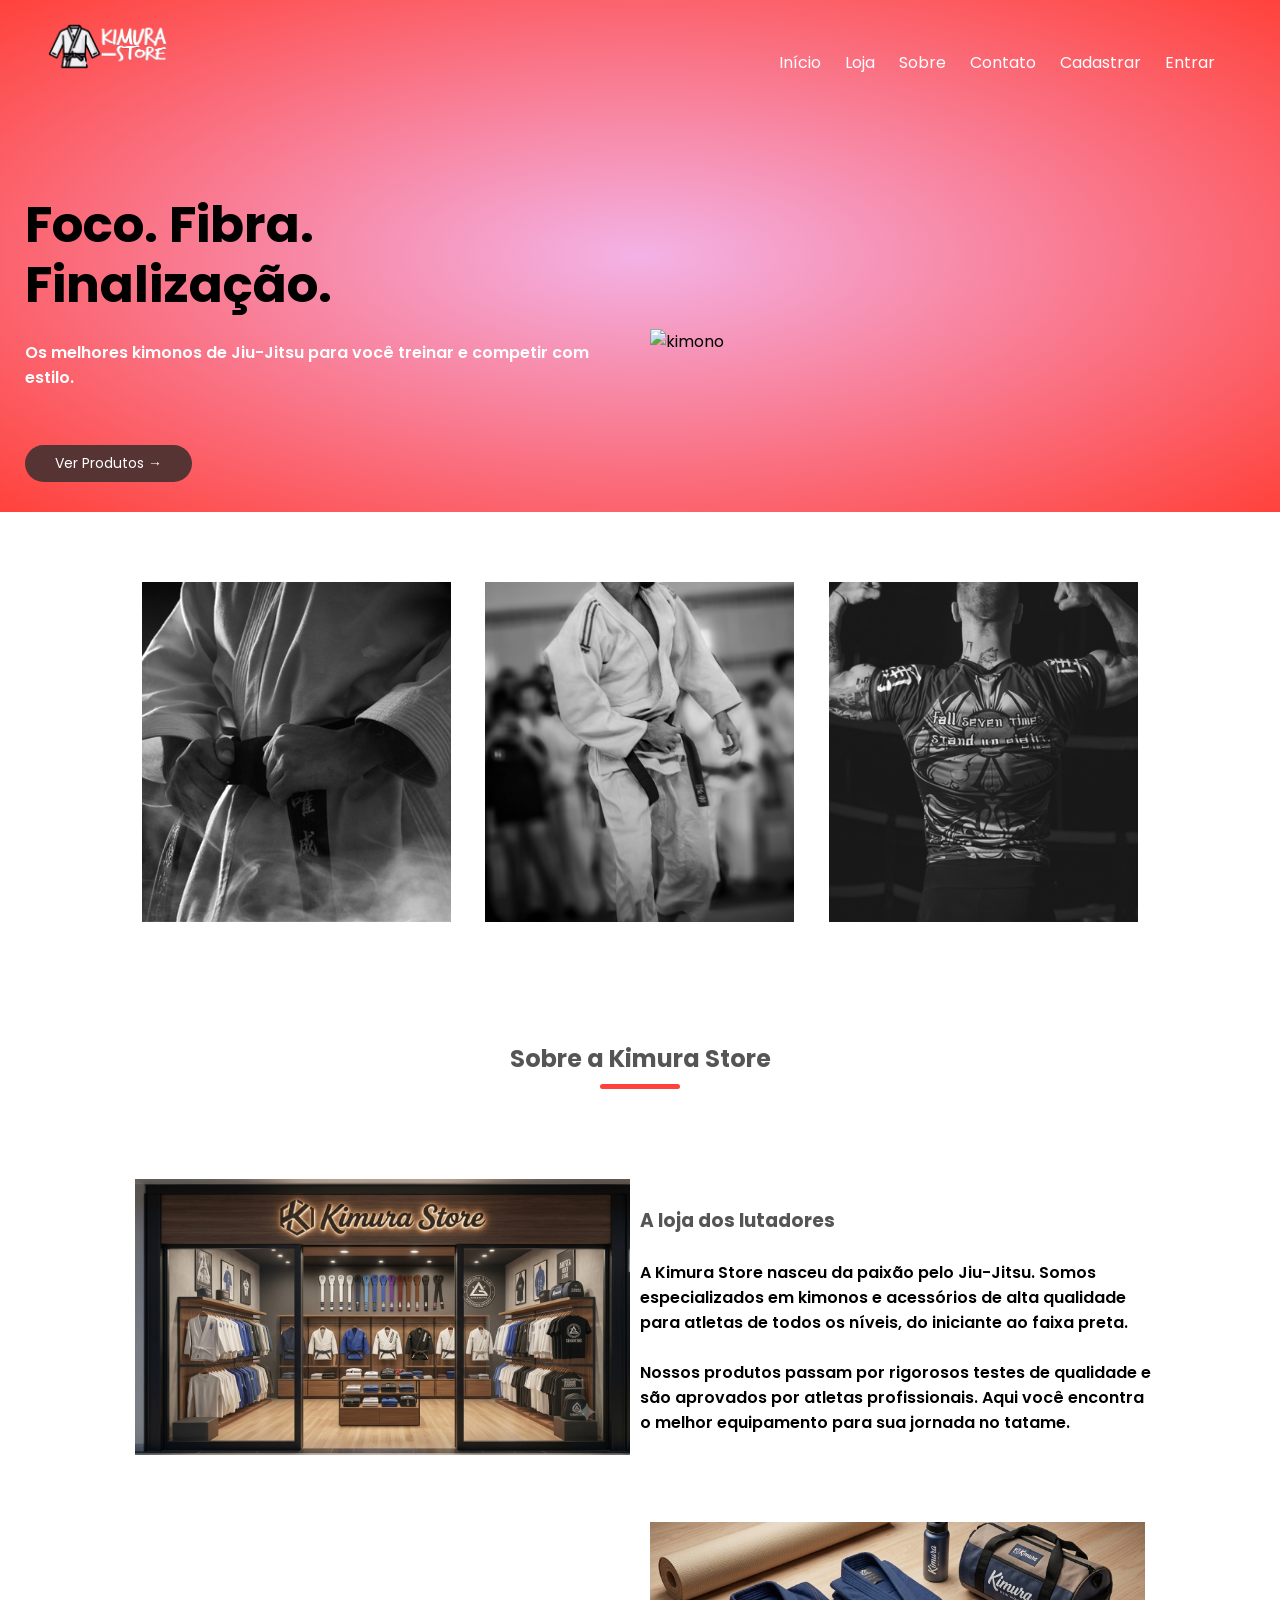
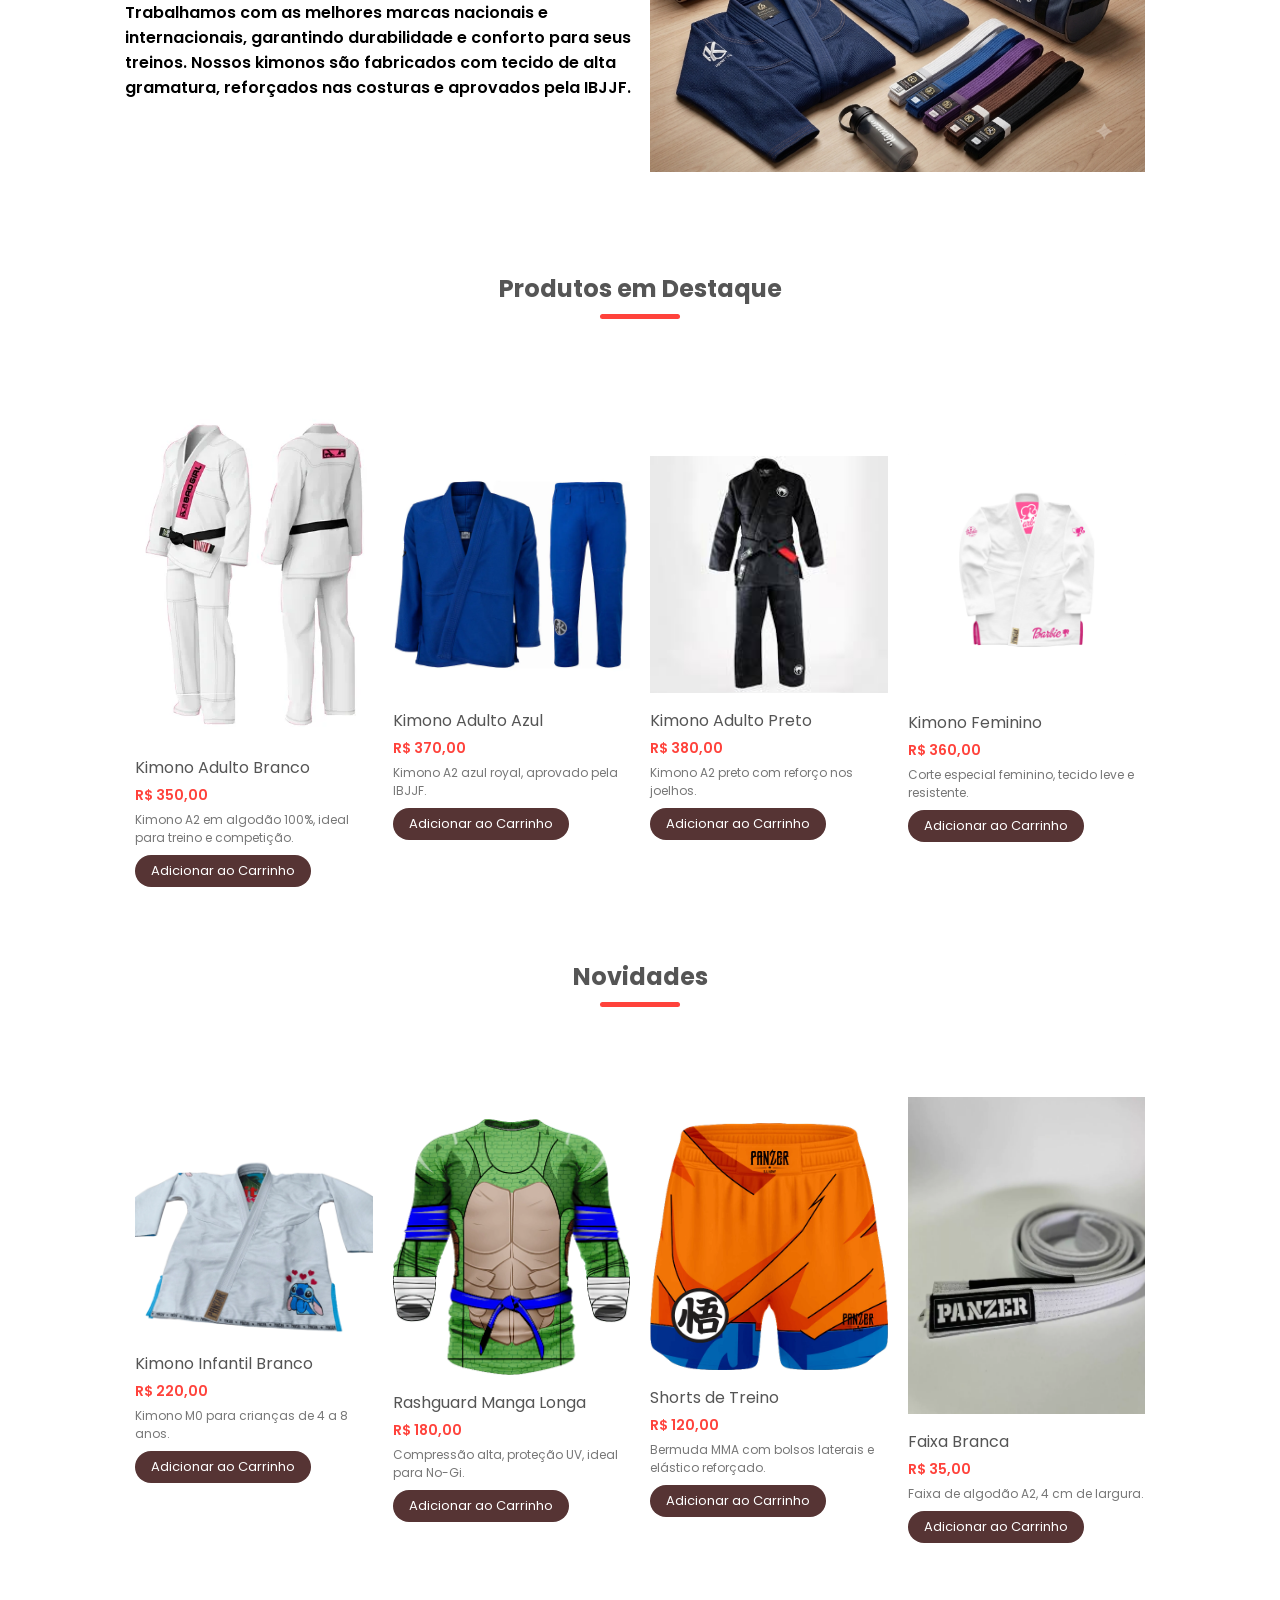
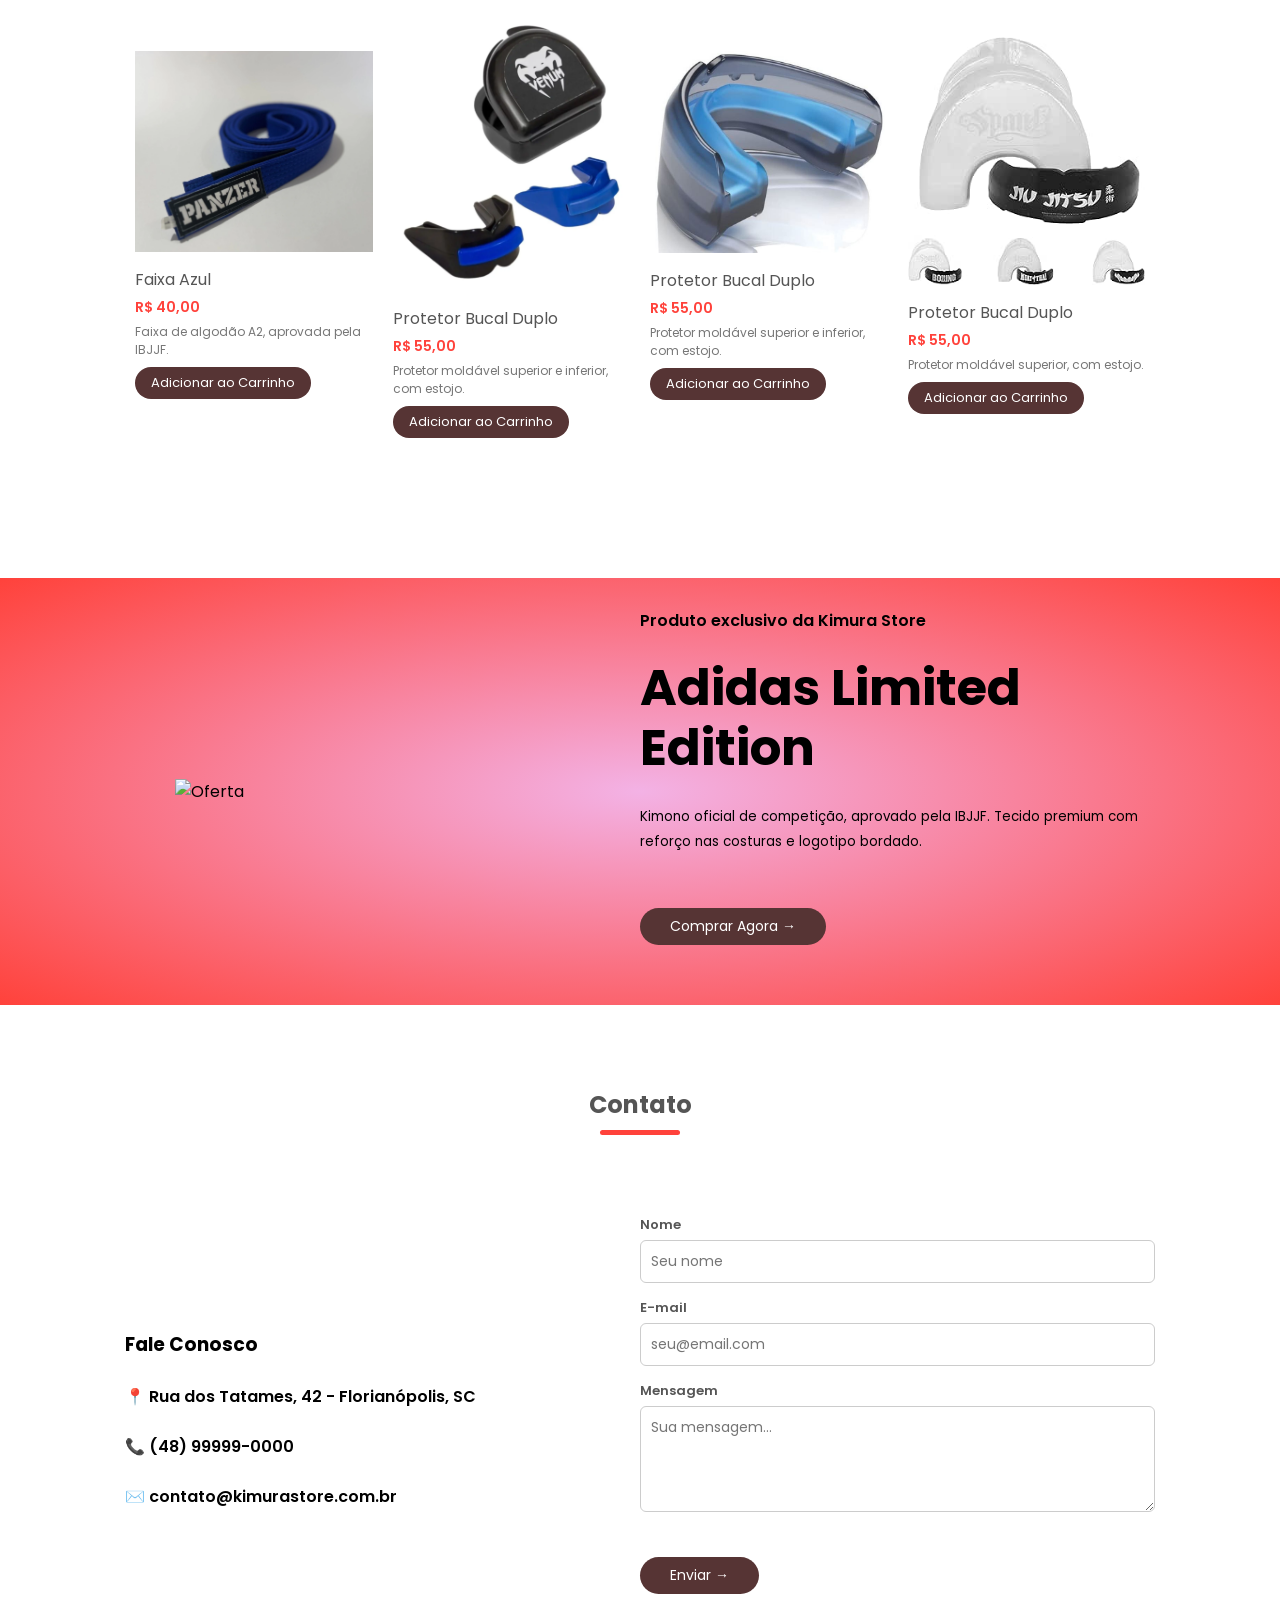
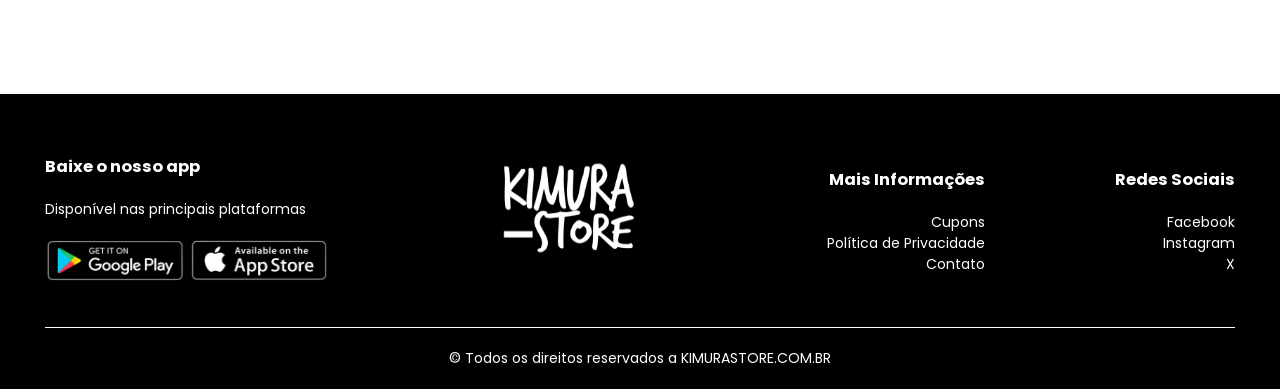
==== commit 5d161116: "Atualiza código" ====
--- a/index.html
+++ b/index.html
@@ -10,368 +10,379 @@
 
 <body>
 
-    <!-- NAVBAR -->
-    <header class="banner">
-        <div class="container">
-            <nav class="navbar">
-                <div class="logo">
-                    <img src="img/logo.png" alt="kimuraStore" width="125px">
+<!-- NAVBAR -->
+<header class="banner">
+    <div class="container">
+        <nav class="navbar">
+            <div class="logo">
+                <img src="img/logo.png" alt="kimuraStore" width="125px">
+            </div>
+
+            <ul id="MenuItens">
+                <li><a href="index.html">Início</a></li>
+                <li><a href="index.html#produtos">Loja</a></li>
+                <li><a href="index.html#sobre">Sobre</a></li>
+                <li><a href="index.html#contato">Contato</a></li>
+                <!-- links para visitante -->
+                <li class="link-visitante"><a href="cadastro.html">Cadastrar</a></li>
+                <li class="link-visitante"><a href="login.html">Entrar</a></li>
+                <!-- links para usuario logado -->
+                <li class="link-usuario" style="display:none"><a href="loja.html">🛒 Carrinho <span id="badge-carrinho"></span></a></li>
+                <li class="link-usuario" style="display:none"><a href="#" id="btn-sair">Sair</a></li>
+                <!-- link admin -->
+                <li class="link-admin" style="display:none"><a href="relatorios.html">Relatórios</a></li>
+            </ul>
+
+            <img src="img/menu.png" alt="menu" class="menu-celular" onclick="menuCelular()">
+        </nav>
+
+        <!-- BANNER PRINCIPAL -->
+        <div class="linha banner-texto">
+            <div class="col-2">
+                <h1>Foco. Fibra. <br>Finalização.</h1>
+                <p>Os melhores kimonos de Jiu-Jitsu para você treinar e competir com estilo.</p>
+                <br><a href="#produtos" class="btn">Ver Produtos &#8594;</a>
+            </div>
+            <div class="col-2">
+                <img src="img/banner-1.png" alt="kimono">
+            </div>
+        </div>
+
+    </div>
+</header>
+
+<!-- CATEGORIAS -->
+<section class="categorias">
+    <div class="corpo-categorias">
+        <div class="linha">
+            <div class="col-3">
+                <img src="img/categoria-1.png" alt="Kimonos">
+            </div>
+            <div class="col-3">
+                <img src="img/categoria-2.png" alt="Acessórios">
+            </div>
+            <div class="col-3">
+                <img src="img/categoria-3.png" alt="Faixas">
+            </div>
+        </div>
+    </div>
+</section>
+
+<!-- SOBRE A LOJA -->
+<section class="sobre" id="sobre">
+    <div class="corpo-categorias">
+        <h2 class="titulo">Sobre a Kimura Store</h2>
+        <div class="linha">
+            <div class="col-2">
+                <img src="img/sobre-1.png" alt="Nossa loja">
+            </div>
+            <div class="col-2">
+                <h3>A loja dos lutadores</h3>
+                <br>
+                <p>A Kimura Store nasceu da paixão pelo Jiu-Jitsu. Somos especializados em kimonos e acessórios de alta qualidade para atletas de todos os níveis, do iniciante ao faixa preta.</p>
+                <br>
+                <p>Nossos produtos passam por rigorosos testes de qualidade e são aprovados por atletas profissionais. Aqui você encontra o melhor equipamento para sua jornada no tatame.</p>
+            </div>
+        </div>
+        <div class="linha" style="margin-top: 40px;">
+            <div class="col-2">
+                <p>Trabalhamos com as melhores marcas nacionais e internacionais, garantindo durabilidade e conforto para seus treinos. Nossos kimonos são fabricados com tecido de alta gramatura, reforçados nas costuras e aprovados pela IBJJF.</p>
+            </div>
+            <div class="col-2">
+                <img src="img/sobre-2.png" alt="Nossos produtos">
+            </div>
+        </div>
+    </div>
+</section>
+
+<!-- PRODUTOS EM DESTAQUE -->
+<section class="corpo-categorias" id="produtos">
+    <h2 class="titulo">Produtos em Destaque</h2>
+
+    <div class="linha">
+        <div class="col-4">
+            <img src="img/kimonoBranco.webp" alt="Kimono Adulto Branco">
+            <h4>Kimono Adulto Branco</h4>
+            <div class="classificacao">
+                <ion-icon name="star"></ion-icon>
+                <ion-icon name="star"></ion-icon>
+                <ion-icon name="star"></ion-icon>
+                <ion-icon name="star"></ion-icon>
+                <ion-icon name="star"></ion-icon>
+            </div>
+            <p class="preco">R$ 350,00</p>
+            <p style="font-size:12px; color:#777;">Kimono A2 em algodão 100%, ideal para treino e competição.</p>
+            <button class="btn btn-produto" onclick="adicionarCarrinho('P001')">Adicionar ao Carrinho</button>
+        </div>
+
+        <div class="col-4">
+            <img src="img/kimonoAzul.webp" alt="Kimono Adulto Azul">
+            <h4>Kimono Adulto Azul</h4>
+            <div class="classificacao">
+                <ion-icon name="star"></ion-icon>
+                <ion-icon name="star"></ion-icon>
+                <ion-icon name="star"></ion-icon>
+                <ion-icon name="star"></ion-icon>
+                <ion-icon name="star"></ion-icon>
+            </div>
+            <p class="preco">R$ 370,00</p>
+            <p style="font-size:12px; color:#777;">Kimono A2 azul royal, aprovado pela IBJJF.</p>
+            <button class="btn btn-produto" onclick="adicionarCarrinho('P002')">Adicionar ao Carrinho</button>
+        </div>
+
+        <div class="col-4">
+            <img src="img/kimonoPreto.jpg" alt="Kimono Adulto Preto">
+            <h4>Kimono Adulto Preto</h4>
+            <div class="classificacao">
+                <ion-icon name="star"></ion-icon>
+                <ion-icon name="star"></ion-icon>
+                <ion-icon name="star"></ion-icon>
+                <ion-icon name="star"></ion-icon>
+                <ion-icon name="star"></ion-icon>
+            </div>
+            <p class="preco">R$ 380,00</p>
+            <p style="font-size:12px; color:#777;">Kimono A2 preto com reforço nos joelhos.</p>
+            <button class="btn btn-produto" onclick="adicionarCarrinho('P003')">Adicionar ao Carrinho</button>
+        </div>
+
+        <div class="col-4">
+            <img src="img/kimonoFeminino.webp" alt="Kimono Feminino">
+            <h4>Kimono Feminino</h4>
+            <div class="classificacao">
+                <ion-icon name="star"></ion-icon>
+                <ion-icon name="star"></ion-icon>
+                <ion-icon name="star"></ion-icon>
+                <ion-icon name="star"></ion-icon>
+                <ion-icon name="star"></ion-icon>
+            </div>
+            <p class="preco">R$ 360,00</p>
+            <p style="font-size:12px; color:#777;">Corte especial feminino, tecido leve e resistente.</p>
+            <button class="btn btn-produto" onclick="adicionarCarrinho('P004')">Adicionar ao Carrinho</button>
+        </div>
+    </div>
+
+    <h2 class="titulo">Novidades</h2>
+
+    <div class="linha">
+        <div class="col-4">
+            <img src="img/kimonoInfantil.webp" alt="Kimono Infantil">
+            <h4>Kimono Infantil Branco</h4>
+            <div class="classificacao">
+                <ion-icon name="star"></ion-icon>
+                <ion-icon name="star"></ion-icon>
+                <ion-icon name="star"></ion-icon>
+                <ion-icon name="star"></ion-icon>
+                <ion-icon name="star"></ion-icon>
+            </div>
+            <p class="preco">R$ 220,00</p>
+            <p style="font-size:12px; color:#777;">Kimono M0 para crianças de 4 a 8 anos.</p>
+            <button class="btn btn-produto" onclick="adicionarCarrinho('P005')">Adicionar ao Carrinho</button>
+        </div>
+
+        <div class="col-4">
+            <img src="img/rastMangaLonga.webp" alt="Rashguard">
+            <h4>Rashguard Manga Longa</h4>
+            <div class="classificacao">
+                <ion-icon name="star"></ion-icon>
+                <ion-icon name="star"></ion-icon>
+                <ion-icon name="star"></ion-icon>
+                <ion-icon name="star"></ion-icon>
+                <ion-icon name="star"></ion-icon>
+            </div>
+            <p class="preco">R$ 180,00</p>
+            <p style="font-size:12px; color:#777;">Compressão alta, proteção UV, ideal para No-Gi.</p>
+            <button class="btn btn-produto" onclick="adicionarCarrinho('P006')">Adicionar ao Carrinho</button>
+        </div>
+
+        <div class="col-4">
+            <img src="img/short.webp" alt="Shorts de Treino">
+            <h4>Shorts de Treino</h4>
+            <div class="classificacao">
+                <ion-icon name="star"></ion-icon>
+                <ion-icon name="star"></ion-icon>
+                <ion-icon name="star"></ion-icon>
+                <ion-icon name="star"></ion-icon>
+                <ion-icon name="star"></ion-icon>
+            </div>
+            <p class="preco">R$ 120,00</p>
+            <p style="font-size:12px; color:#777;">Bermuda MMA com bolsos laterais e elástico reforçado.</p>
+            <button class="btn btn-produto" onclick="adicionarCarrinho('P007')">Adicionar ao Carrinho</button>
+        </div>
+
+        <div class="col-4">
+            <img src="img/faixaBranca.webp" alt="Faixa Branca">
+            <h4>Faixa Branca</h4>
+            <div class="classificacao">
+                <ion-icon name="star"></ion-icon>
+                <ion-icon name="star"></ion-icon>
+                <ion-icon name="star"></ion-icon>
+                <ion-icon name="star"></ion-icon>
+                <ion-icon name="star"></ion-icon>
+            </div>
+            <p class="preco">R$ 35,00</p>
+            <p style="font-size:12px; color:#777;">Faixa de algodão A2, 4 cm de largura.</p>
+            <button class="btn btn-produto" onclick="adicionarCarrinho('P008')">Adicionar ao Carrinho</button>
+        </div>
+
+        <div class="col-4">
+            <img src="img/faixaAzul.webp" alt="Faixa Azul">
+            <h4>Faixa Azul</h4>
+            <div class="classificacao">
+                <ion-icon name="star"></ion-icon>
+                <ion-icon name="star"></ion-icon>
+                <ion-icon name="star"></ion-icon>
+                <ion-icon name="star"></ion-icon>
+                <ion-icon name="star"></ion-icon>
+            </div>
+            <p class="preco">R$ 40,00</p>
+            <p style="font-size:12px; color:#777;">Faixa de algodão A2, aprovada pela IBJJF.</p>
+            <button class="btn btn-produto" onclick="adicionarCarrinho('P009')">Adicionar ao Carrinho</button>
+        </div>
+
+        <div class="col-4">
+            <img src="img/bucal.webp" alt="Protetor Bucal">
+            <h4>Protetor Bucal Duplo</h4>
+            <div class="classificacao">
+                <ion-icon name="star"></ion-icon>
+                <ion-icon name="star"></ion-icon>
+                <ion-icon name="star"></ion-icon>
+                <ion-icon name="star"></ion-icon>
+                <ion-icon name="star"></ion-icon>
+            </div>
+            <p class="preco">R$ 55,00</p>
+            <p style="font-size:12px; color:#777;">Protetor moldável superior e inferior, com estojo.</p>
+            <button class="btn btn-produto" onclick="adicionarCarrinho('P010')">Adicionar ao Carrinho</button>
+        </div>
+
+        <div class="col-4">
+            <img src="img/bucalDuplo.jpg" alt="Protetor Bucal">
+            <h4>Protetor Bucal Duplo</h4>
+            <div class="classificacao">
+                <ion-icon name="star"></ion-icon>
+                <ion-icon name="star"></ion-icon>
+                <ion-icon name="star"></ion-icon>
+                <ion-icon name="star"></ion-icon>
+                <ion-icon name="star"></ion-icon>
+            </div>
+            <p class="preco">R$ 55,00</p>
+            <p style="font-size:12px; color:#777;">Protetor moldável superior e inferior, com estojo.</p>
+            <button class="btn btn-produto" onclick="adicionarCarrinho('P011')">Adicionar ao Carrinho</button>
+        </div>
+
+        <div class="col-4">
+            <img src="img/bucalSimples.jpg" alt="Protetor Bucal">
+            <h4>Protetor Bucal Duplo</h4>
+            <div class="classificacao">
+                <ion-icon name="star"></ion-icon>
+                <ion-icon name="star"></ion-icon>
+                <ion-icon name="star"></ion-icon>
+                <ion-icon name="star"></ion-icon>
+                <ion-icon name="star"></ion-icon>
+            </div>
+            <p class="preco">R$ 55,00</p>
+            <p style="font-size:12px; color:#777;">Protetor moldável superior, com estojo.</p>
+            <button class="btn btn-produto" onclick="adicionarCarrinho('P012')">Adicionar ao Carrinho</button>
+        </div>
+    </div>
+</section>
+
+<!-- OFERTA ESPECIAL -->
+<div class="ofertas">
+    <div class="corpo-categorias">
+        <div class="linha">
+            <div class="col-2">
+                <img src="img/banner-2.png" alt="Oferta" class="oferta-img">
+            </div>
+            <div class="col-2">
+                <p>Produto exclusivo da Kimura Store</p>
+                <h1>Adidas Limited Edition</h1>
+                <small>Kimono oficial de competição, aprovado pela IBJJF. Tecido premium com reforço nas costuras e logotipo bordado.</small>
+                <br><br><a href="loja.html" class="btn">Comprar Agora &#8594;</a>
+            </div>
+        </div>
+    </div>
+</div>
+
+<!-- CONTATO -->
+<section class="contato" id="contato">
+    <div class="corpo-categorias">
+        <h2 class="titulo">Contato</h2>
+        <div class="linha">
+
+            <div class="col-2">
+                <h3>Fale Conosco</h3>
+                <br>
+                <p>📍 Rua dos Tatames, 42 - Florianópolis, SC</p>
+                <br>
+                <p>📞 (48) 99999-0000</p>
+                <br>
+                <p>✉️ contato@kimurastore.com.br</p>
+            </div>
+
+            <div class="col-2">
+                <form id="form-contato">
+                    <div class="campo">
+                        <label>Nome</label>
+                        <input type="text" id="contato-nome" placeholder="Seu nome">
+                    </div>
+                    <div class="campo">
+                        <label>E-mail</label>
+                        <input type="email" id="contato-email" placeholder="seu@email.com">
+                    </div>
+                    <div class="campo">
+                        <label>Mensagem</label>
+                        <textarea id="contato-msg" rows="4" placeholder="Sua mensagem..."></textarea>
+                    </div>
+                    <button type="button" class="btn" onclick="enviarContato()">Enviar &#8594;</button>
+                    <p id="msg-contato" style="display:none; color:green; margin-top:10px;">Mensagem enviada com sucesso!</p>
+                </form>
+            </div>
+
+        </div>
+    </div>
+</section>
+
+<!-- RODAPÉ -->
+<footer class="rodape">
+    <div class="container">
+        <div class="linha">
+            <div class="rodape-col-1">
+                <h3>Baixe o nosso app</h3>
+                <p>Disponível nas principais plataformas</p>
+                <div class="app-logo">
+                    <img src="img/google.png" alt="Google Play">
+                    <img src="img/apple.png" alt="App Store">
                 </div>
-
-                <ul id="MenuItens">
-                    <li><a href="index.html">Início</a></li>
-                    <li><a href="index.html#produtos">Loja</a></li>
-                    <li><a href="index.html#sobre">Sobre</a></li>
-                    <li><a href="index.html#contato">Contato</a></li>
-                    <!-- links para visitante -->
-                    <li class="link-visitante"><a href="cadastro.html">Cadastrar</a></li>
-                    <li class="link-visitante"><a href="login.html">Entrar</a></li>
-                    <!-- links para usuario logado -->
-                    <li class="link-usuario" style="display:none"><a href="loja.html">🛒 Carrinho <span id="badge-carrinho"></span></a></li>
-                    <li class="link-usuario" style="display:none"><a href="#" id="btn-sair">Sair</a></li>
-                    <!-- link admin -->
-                    <li class="link-admin" style="display:none"><a href="relatorios.html">Relatórios</a></li>
+            </div>
+            <div class="rodape-col-2">
+                <img src="img/logo-2.png" alt="Logo" height="100px" width="75px">
+            </div>
+            <div class="rodape-col-3">
+                <h3>Mais Informações</h3>
+                <ul>
+                    <li>Cupons</li>
+                    <li>Política de Privacidade</li>
+                    <li>Contato</li>
                 </ul>
-
-                <img src="img/menu.png" alt="menu" class="menu-celular" onclick="menuCelular()">
-            </nav>
-
-            <!-- BANNER PRINCIPAL -->
-            <div class="linha banner-texto">
-                <div class="col-2">
-                    <h1>Foco. Fibra. <br>Finalização.</h1>
-                    <p>Os melhores kimonos de Jiu-Jitsu para você treinar e competir com estilo.</p>
-                    <br><a href="#produtos" class="btn">Ver Produtos &#8594;</a>
-                </div>
-                <div class="col-2">
-                    <img src="img/banner-1.png" alt="kimono">
-                </div>
-            </div>
-
-        </div>
-    </header>
-
-    <!-- CATEGORIAS -->
-    <section class="categorias">
-        <div class="corpo-categorias">
-            <div class="linha">
-                <div class="col-3">
-                    <img src="img/categoria-1.png" alt="Kimonos">
-                </div>
-                <div class="col-3">
-                    <img src="img/categoria-2.png" alt="Acessórios">
-                </div>
-                <div class="col-3">
-                    <img src="img/categoria-3.png" alt="Faixas">
-                </div>
-            </div>
-        </div>
-    </section>
-
-    <!-- SOBRE A LOJA -->
-    <section class="sobre" id="sobre">
-        <div class="corpo-categorias">
-            <h2 class="titulo">Sobre a Kimura Store</h2>
-            <div class="linha">
-                <div class="col-2">
-                    <img src="img/sobre-1.png" alt="Nossa loja">
-                </div>
-                <div class="col-2">
-                    <h3>A loja dos lutadores</h3>
-                    <br>
-                    <p>A Kimura Store nasceu da paixão pelo Jiu-Jitsu. Somos especializados em kimonos e acessórios de alta qualidade para atletas de todos os níveis, do iniciante ao faixa preta.</p>
-                    <br>
-                    <p>Nossos produtos passam por rigorosos testes de qualidade e são aprovados por atletas profissionais. Aqui você encontra o melhor equipamento para sua jornada no tatame.</p>
-                </div>
-            </div>
-            <div class="linha" style="margin-top: 40px;">
-                <div class="col-2">
-                    <p>Trabalhamos com as melhores marcas nacionais e internacionais, garantindo durabilidade e conforto para seus treinos. Nossos kimonos são fabricados com tecido de alta gramatura, reforçados nas costuras e aprovados pela IBJJF.</p>
-                </div>
-                <div class="col-2">
-                    <img src="img/sobre-2.png" alt="Nossos produtos">
-                </div>
-            </div>
-        </div>
-    </section>
-
-    <!-- PRODUTOS EM DESTAQUE -->
-    <section class="corpo-categorias" id="produtos">
-        <h2 class="titulo">Produtos em Destaque</h2>
-
-        <div class="linha">
-            <div class="col-4">
-                <img src="img/kimonoBranco.webp" alt="Kimono Adulto Branco">
-                <h4>Kimono Adulto Branco</h4>
-                <div class="classificacao">
-                    <ion-icon name="star"></ion-icon>
-                    <ion-icon name="star"></ion-icon>
-                    <ion-icon name="star"></ion-icon>
-                    <ion-icon name="star"></ion-icon>
-                    <ion-icon name="star"></ion-icon>
-                </div>
-                <p class="preco">R$ 350,00</p>
-                <button class="btn btn-produto" onclick="adicionarCarrinho('P001')">Adicionar ao Carrinho</button>
-            </div>
-
-            <div class="col-4">
-                <img src="img/kimonoAzul.webp" alt="Kimono Adulto Azul">
-                <h4>Kimono Adulto Azul</h4>
-                <div class="classificacao">
-                    <ion-icon name="star"></ion-icon>
-                    <ion-icon name="star"></ion-icon>
-                    <ion-icon name="star"></ion-icon>
-                    <ion-icon name="star"></ion-icon>
-                    <ion-icon name="star"></ion-icon>
-                </div>
-                <p class="preco">R$ 370,00</p>
-                <button class="btn btn-produto" onclick="adicionarCarrinho('P002')">Adicionar ao Carrinho</button>
-            </div>
-
-            <div class="col-4">
-                <img src="img/kimonoPreto.jpg" alt="Kimono Adulto Preto">
-                <h4>Kimono Adulto Preto</h4>
-                <div class="classificacao">
-                    <ion-icon name="star"></ion-icon>
-                    <ion-icon name="star"></ion-icon>
-                    <ion-icon name="star"></ion-icon>
-                    <ion-icon name="star"></ion-icon>
-                    <ion-icon name="star"></ion-icon>
-                </div>
-                <p class="preco">R$ 380,00</p>
-                <button class="btn btn-produto" onclick="adicionarCarrinho('P003')">Adicionar ao Carrinho</button>
-            </div>
-
-            <div class="col-4">
-                <img src="img/kimonoFeminino.webp" alt="Kimono Feminino">
-                <h4>Kimono Feminino</h4>
-                <div class="classificacao">
-                    <ion-icon name="star"></ion-icon>
-                    <ion-icon name="star"></ion-icon>
-                    <ion-icon name="star"></ion-icon>
-                    <ion-icon name="star"></ion-icon>
-                    <ion-icon name="star"></ion-icon>
-                </div>
-                <p class="preco">R$ 360,00</p>
-                <button class="btn btn-produto" onclick="adicionarCarrinho('P004')">Adicionar ao Carrinho</button>
-            </div>
-        </div>
-
-        <h2 class="titulo">Novidades</h2>
-
-        <div class="linha">
-            <div class="col-4">
-                <img src="img/kimonoInfantil.webp" alt="Kimono Infantil">
-                <h4>Kimono Infantil Branco</h4>
-                <div class="classificacao">
-                    <ion-icon name="star"></ion-icon>
-                    <ion-icon name="star"></ion-icon>
-                    <ion-icon name="star"></ion-icon>
-                    <ion-icon name="star"></ion-icon>
-                    <ion-icon name="star"></ion-icon>
-                </div>
-                <p class="preco">R$ 220,00</p>
-                <button class="btn btn-produto" onclick="adicionarCarrinho('P005')">Adicionar ao Carrinho</button>
-            </div>
-
-            <div class="col-4">
-                <img src="img/rastMangaLonga.webp" alt="Rashguard">
-                <h4>Rashguard Manga Longa</h4>
-                <div class="classificacao">
-                    <ion-icon name="star"></ion-icon>
-                    <ion-icon name="star"></ion-icon>
-                    <ion-icon name="star"></ion-icon>
-                    <ion-icon name="star"></ion-icon>
-                    <ion-icon name="star"></ion-icon>
-                </div>
-                <p class="preco">R$ 180,00</p>
-                <button class="btn btn-produto" onclick="adicionarCarrinho('P006')">Adicionar ao Carrinho</button>
-            </div>
-
-            <div class="col-4">
-                <img src="img/short.webp" alt="Shorts de Treino">
-                <h4>Shorts de Treino</h4>
-                <div class="classificacao">
-                    <ion-icon name="star"></ion-icon>
-                    <ion-icon name="star"></ion-icon>
-                    <ion-icon name="star"></ion-icon>
-                    <ion-icon name="star"></ion-icon>
-                    <ion-icon name="star"></ion-icon>
-                </div>
-                <p class="preco">R$ 120,00</p>
-                <button class="btn btn-produto" onclick="adicionarCarrinho('P007')">Adicionar ao Carrinho</button>
-            </div>
-
-            <div class="col-4">
-                <img src="img/faixaBranca.webp" alt="Faixa Branca">
-                <h4>Faixa Branca</h4>
-                <div class="classificacao">
-                    <ion-icon name="star"></ion-icon>
-                    <ion-icon name="star"></ion-icon>
-                    <ion-icon name="star"></ion-icon>
-                    <ion-icon name="star"></ion-icon>
-                    <ion-icon name="star"></ion-icon>
-                </div>
-                <p class="preco">R$ 35,00</p>
-                <button class="btn btn-produto" onclick="adicionarCarrinho('P008')">Adicionar ao Carrinho</button>
-            </div>
-
-            <div class="col-4">
-                <img src="img/faixaAzul.webp" alt="Faixa Azul">
-                <h4>Faixa Azul</h4>
-                <div class="classificacao">
-                    <ion-icon name="star"></ion-icon>
-                    <ion-icon name="star"></ion-icon>
-                    <ion-icon name="star"></ion-icon>
-                    <ion-icon name="star"></ion-icon>
-                    <ion-icon name="star"></ion-icon>
-                </div>
-                <p class="preco">R$ 40,00</p>
-                <button class="btn btn-produto" onclick="adicionarCarrinho('P009')">Adicionar ao Carrinho</button>
-            </div>
-
-            <div class="col-4">
-                <img src="img/bucal.webp" alt="Protetor Bucal">
-                <h4>Protetor Bucal Duplo</h4>
-                <div class="classificacao">
-                    <ion-icon name="star"></ion-icon>
-                    <ion-icon name="star"></ion-icon>
-                    <ion-icon name="star"></ion-icon>
-                    <ion-icon name="star"></ion-icon>
-                    <ion-icon name="star"></ion-icon>
-                </div>
-                <p class="preco">R$ 55,00</p>
-                <button class="btn btn-produto" onclick="adicionarCarrinho('P010')">Adicionar ao Carrinho</button>
-            </div>
-
-          <div class="col-4">
-                <img src="img/bucalDuplo.jpg" alt="Protetor Bucal">
-                <h4>Protetor Bucal Duplo</h4>
-                <div class="classificacao">
-                    <ion-icon name="star"></ion-icon>
-                    <ion-icon name="star"></ion-icon>
-                    <ion-icon name="star"></ion-icon>
-                    <ion-icon name="star"></ion-icon>
-                    <ion-icon name="star"></ion-icon>
-                </div>
-                <p class="preco">R$ 55,00</p>
-                <button class="btn btn-produto" onclick="adicionarCarrinho('P011')">Adicionar ao Carrinho</button>
-            </div>
-
-          <div class="col-4">
-                <img src="img/bucalSimples.jpg" alt="Protetor Bucal">
-                <h4>Protetor Bucal Duplo</h4>
-                <div class="classificacao">
-                    <ion-icon name="star"></ion-icon>
-                    <ion-icon name="star"></ion-icon>
-                    <ion-icon name="star"></ion-icon>
-                    <ion-icon name="star"></ion-icon>
-                    <ion-icon name="star"></ion-icon>
-                </div>
-                <p class="preco">R$ 55,00</p>
-                <button class="btn btn-produto" onclick="adicionarCarrinho('P012')">Adicionar ao Carrinho</button>
-            </div>
-    </section>
-
-
-
-    <!-- OFERTA ESPECIAL -->
-    <div class="ofertas">
-        <div class="corpo-categorias">
-            <div class="linha">
-                <div class="col-2">
-                    <img src="img/banner-2.png" alt="Oferta" class="oferta-img">
-                </div>
-                <div class="col-2">
-                    <p>Produto exclusivo da Kimura Store</p>
-                    <h1>Adidas Limited Edition</h1>
-                    <small>Kimono oficial de competição, aprovado pela IBJJF. Tecido premium com reforço nas costuras e logotipo bordado.</small>
-                    <br><br><a href="loja.html" class="btn">Comprar Agora &#8594;</a>
-                </div>
-            </div>
-        </div>
-    </div>
-
-    <!-- CONTATO -->
-    <section class="contato" id="contato">
-        <div class="corpo-categorias">
-            <h2 class="titulo">Contato</h2>
-            <div class="linha">
-
-                <div class="col-2">
-                    <h3>Fale Conosco</h3>
-                    <br>
-                    <p>📍 Rua dos Tatames, 42 - Florianópolis, SC</p>
-                    <br>
-                    <p>📞 (48) 99999-0000</p>
-                    <br>
-                    <p>✉️ contato@kimurastore.com.br</p>
-                </div>
-
-                <div class="col-2">
-                    <form id="form-contato">
-                        <div class="campo">
-                            <label>Nome</label>
-                            <input type="text" id="contato-nome" placeholder="Seu nome">
-                        </div>
-                        <div class="campo">
-                            <label>E-mail</label>
-                            <input type="email" id="contato-email" placeholder="seu@email.com">
-                        </div>
-                        <div class="campo">
-                            <label>Mensagem</label>
-                            <textarea id="contato-msg" rows="4" placeholder="Sua mensagem..."></textarea>
-                        </div>
-                        <button type="button" class="btn" onclick="enviarContato()">Enviar &#8594;</button>
-                        <p id="msg-contato" style="display:none; color:green; margin-top:10px;">Mensagem enviada com sucesso!</p>
-                    </form>
-                </div>
-
-            </div>
-        </div>
-    </section>
-
-    <!-- RODAPÉ -->
-    <footer class="rodape">
-        <div class="container">
-            <div class="linha">
-                <div class="rodape-col-1">
-                    <h3>Baixe o nosso app</h3>
-                    <p>Disponível nas principais plataformas</p>
-                    <div class="app-logo">
-                        <img src="img/google.png" alt="Google Play">
-                        <img src="img/apple.png" alt="App Store">
-                    </div>
-                </div>
-                <div class="rodape-col-2">
-                    <img src="img/logo-2.png" alt="Logo" height="100px" width="75px">
-                </div>
-                <div class="rodape-col-3">
-                    <h3>Mais Informações</h3>
-                    <ul>
-                        <li>Cupons</li>
-                        <li>Política de Privacidade</li>
-                        <li>Contato</li>
-                    </ul>
-                </div>
-                <div class="rodape-col-4">
-                    <h3>Redes Sociais</h3>
-                    <ul>
-                        <li>Facebook</li>
-                        <li>Instagram</li>
-                        <li>X</li>
-                    </ul>
-                </div>
-            </div>
-            <hr>
-            <p class="direitos">&#169; Todos os direitos reservados a KIMURASTORE.COM.BR</p>
-        </div>
-    </footer>
-
-    <script type="module" src="https://unpkg.com/ionicons@8.0.13/dist/ionicons/ionicons.esm.js"></script>
-    <script nomodule src="https://unpkg.com/ionicons@8.0.13/dist/ionicons/ionicons.js"></script>
-    <script src="storage.js"></script>
-    <script src="script.js"></script>
+            </div>
+            <div class="rodape-col-4">
+                <h3>Redes Sociais</h3>
+                <ul>
+                    <li>Facebook</li>
+                    <li>Instagram</li>
+                    <li>X</li>
+                </ul>
+            </div>
+        </div>
+        <hr>
+        <p class="direitos">&#169; Todos os direitos reservados a KIMURASTORE.COM.BR</p>
+    </div>
+</footer>
+
+<script type="module" src="https://unpkg.com/ionicons@8.0.13/dist/ionicons/ionicons.esm.js"></script>
+<script nomodule src="https://unpkg.com/ionicons@8.0.13/dist/ionicons/ionicons.js"></script>
+<script src="storage.js"></script>
+<script src="script.js"></script>
 </body>
 
-</html>
+</html>
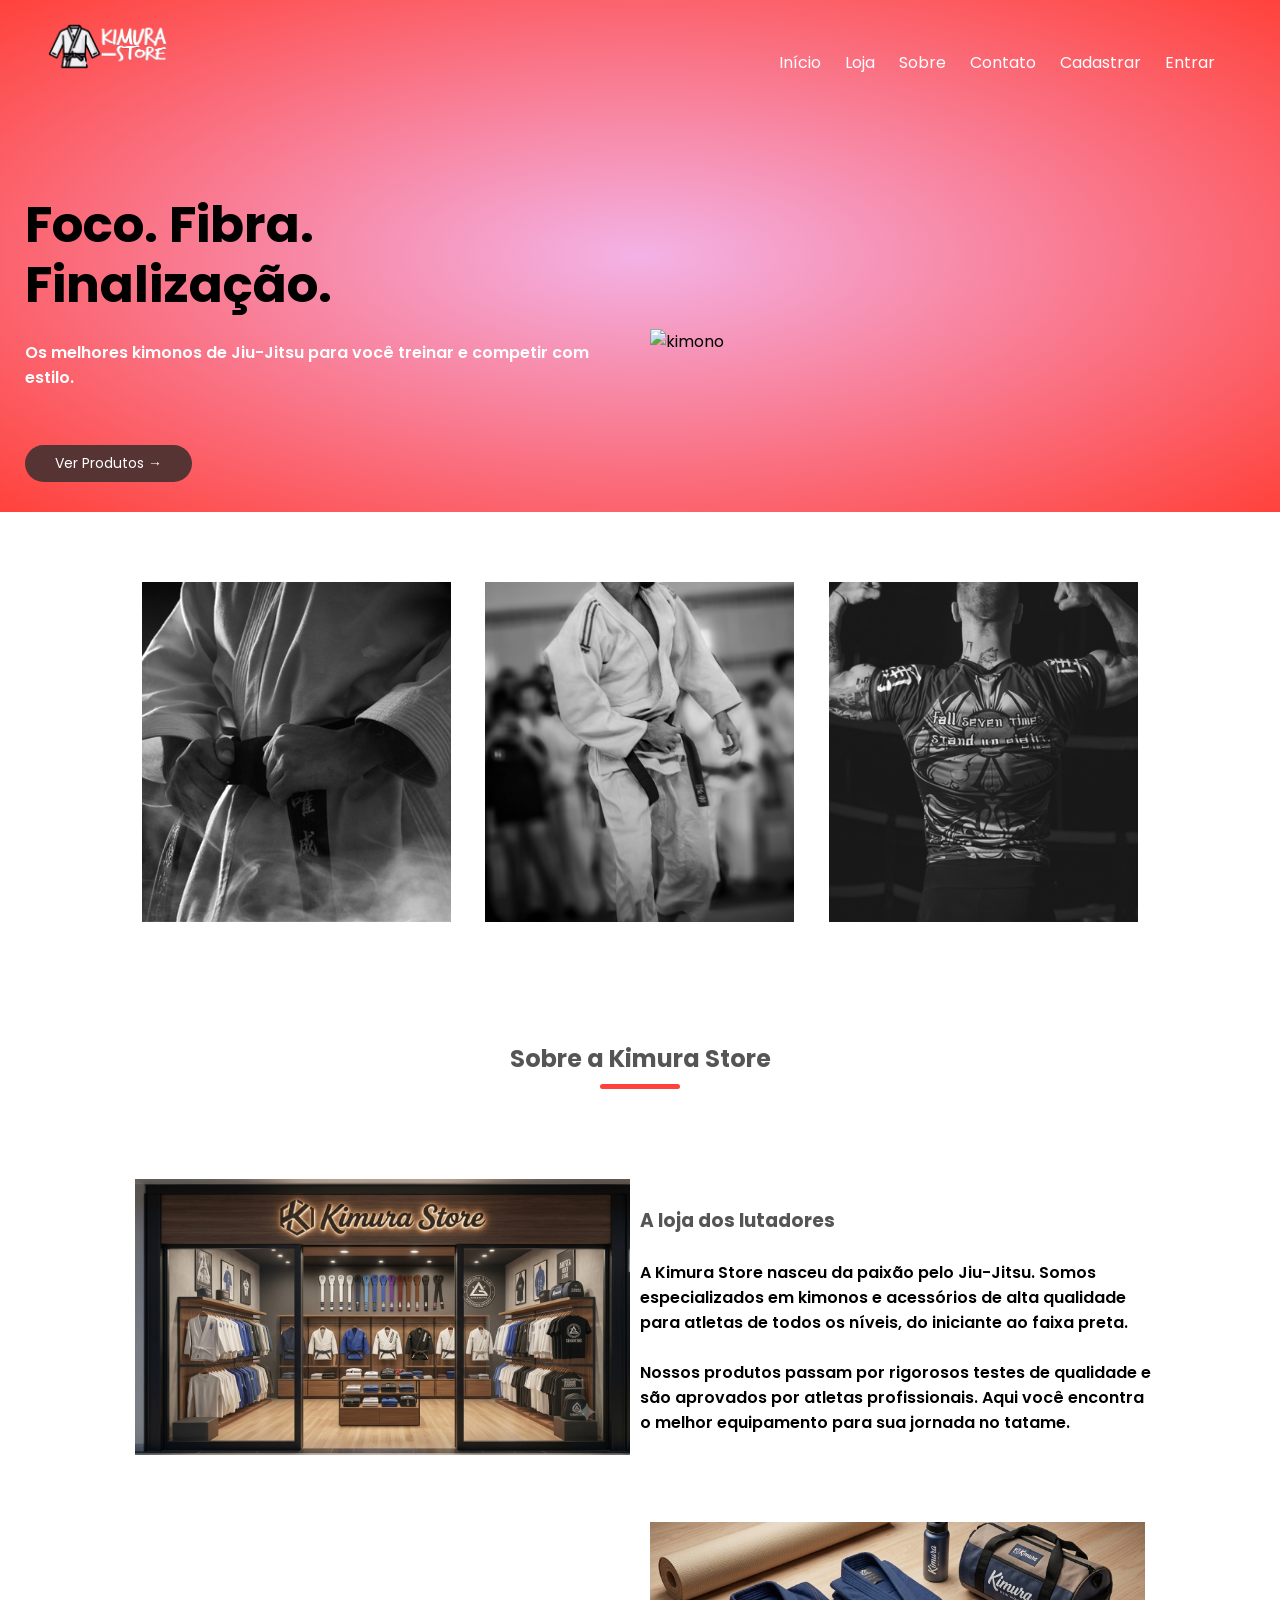
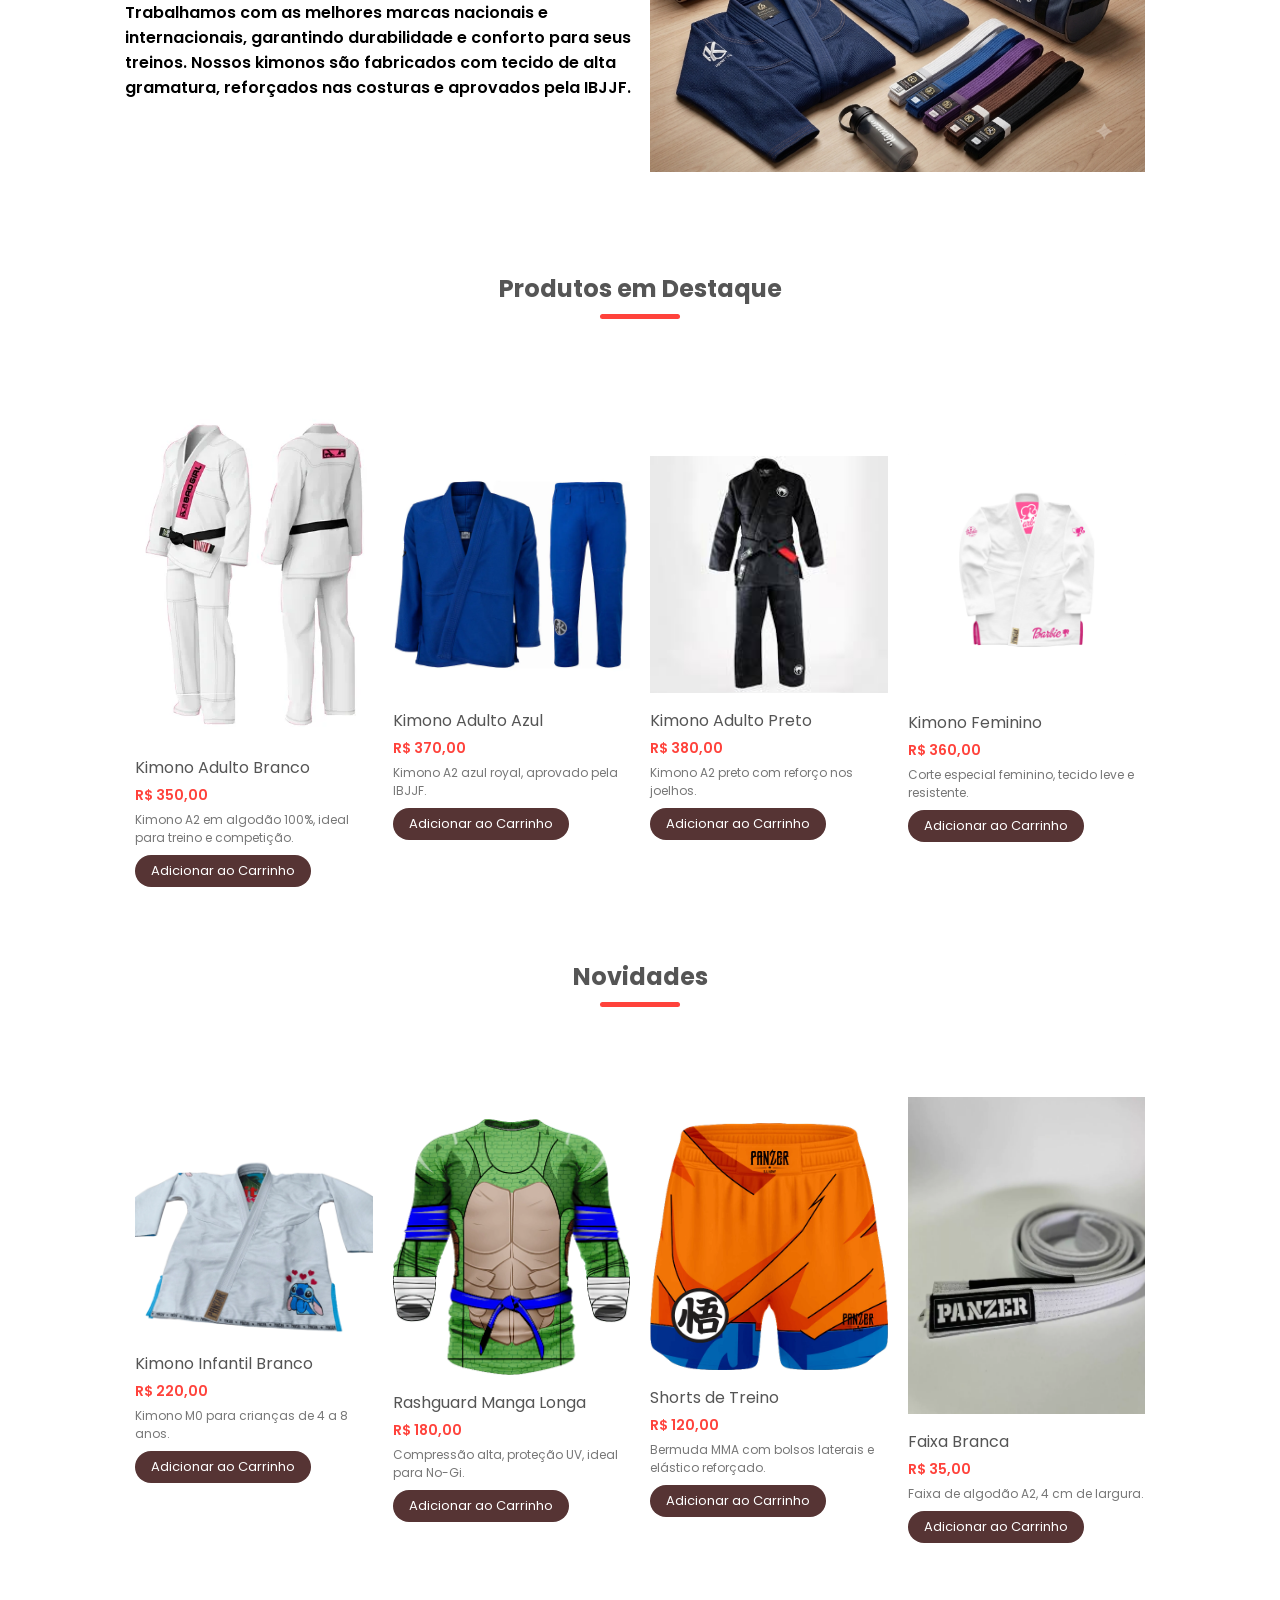
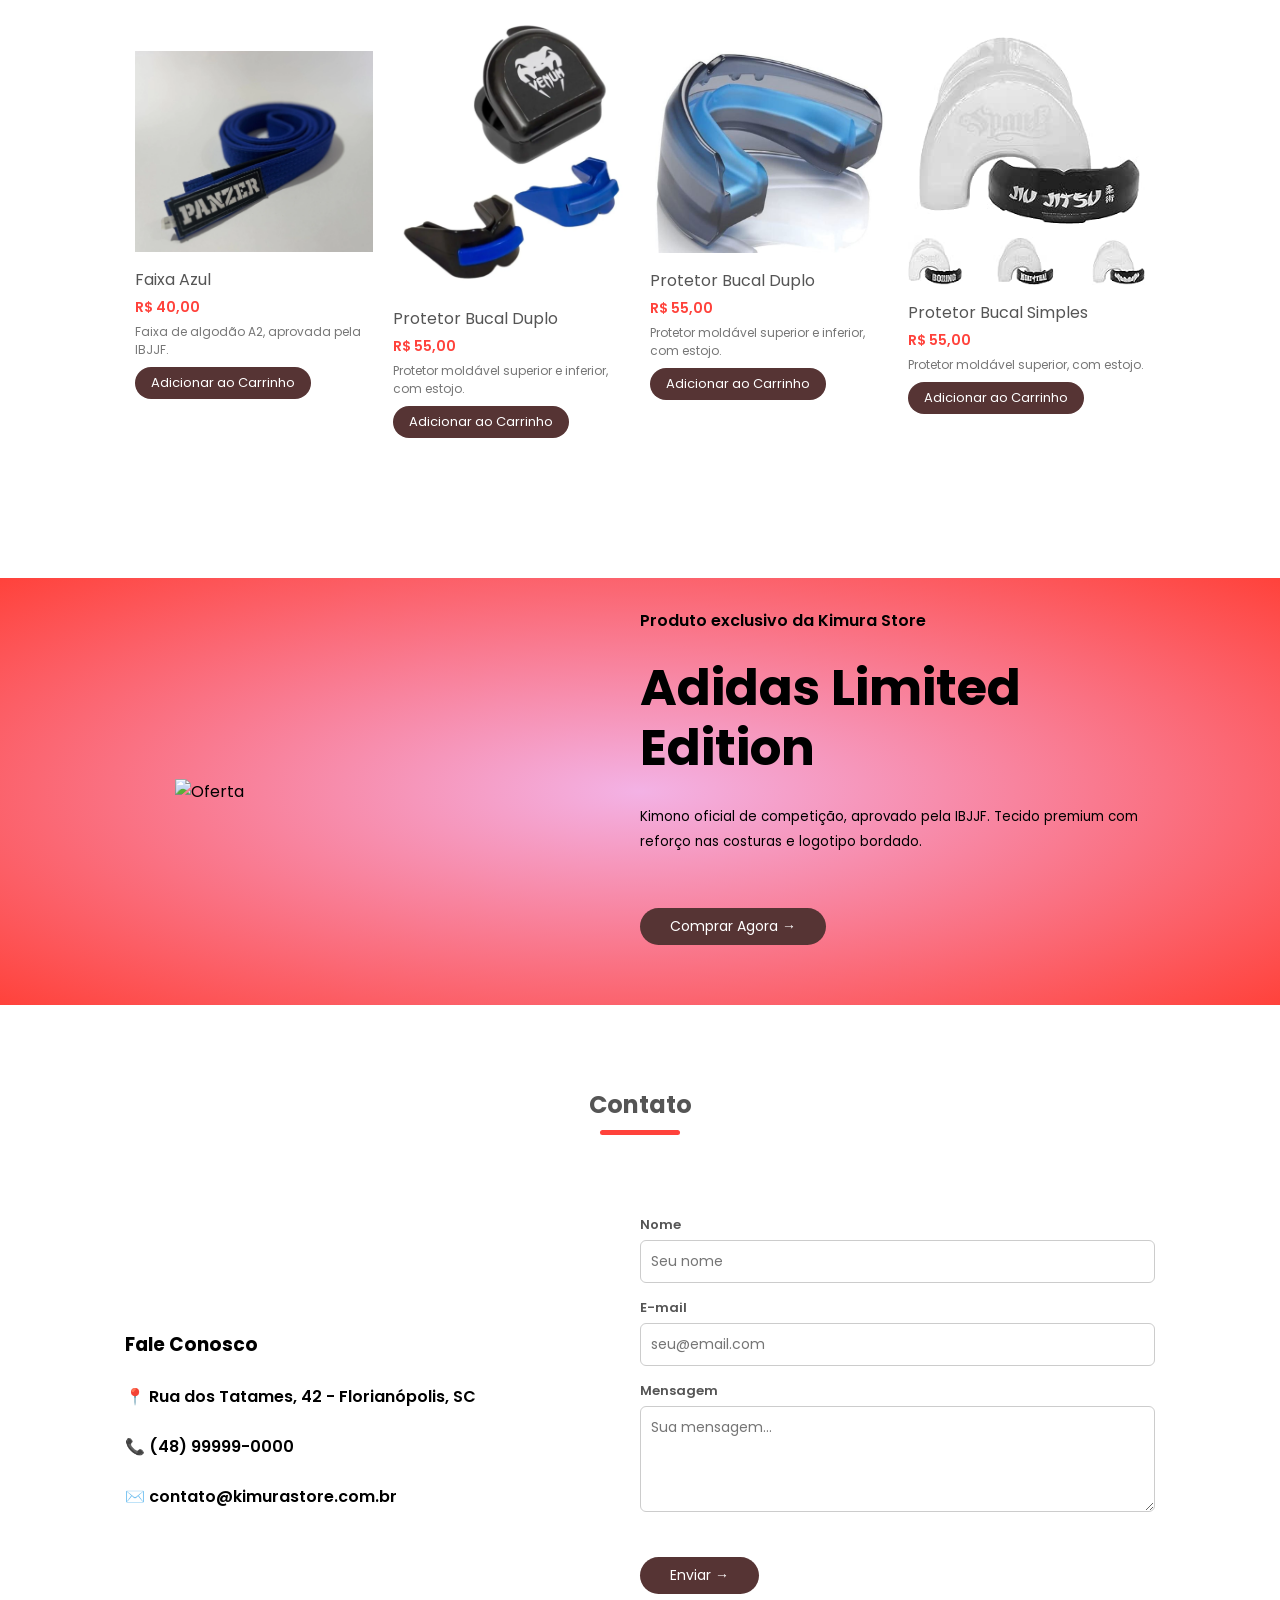
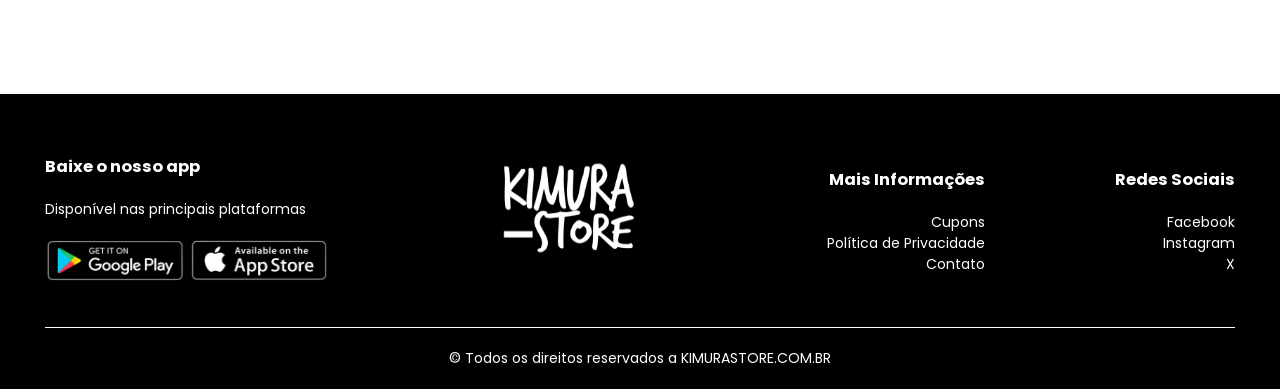
==== commit d8fa1643: "Atualiza código" ====
--- a/index.html
+++ b/index.html
@@ -15,7 +15,10 @@
     <div class="container">
         <nav class="navbar">
             <div class="logo">
-                <img src="img/logo.png" alt="kimuraStore" width="125px">
+                <a href="index.html">
+                    <img src="img/logo.png" alt="kimuraStore" width="125px">
+                </a>
+
             </div>
 
             <ul id="MenuItens">
@@ -27,7 +30,8 @@
                 <li class="link-visitante"><a href="cadastro.html">Cadastrar</a></li>
                 <li class="link-visitante"><a href="login.html">Entrar</a></li>
                 <!-- links para usuario logado -->
-                <li class="link-usuario" style="display:none"><a href="loja.html">🛒 Carrinho <span id="badge-carrinho"></span></a></li>
+                <li class="link-usuario" style="display:none"><a href="loja.html"> Carrinho <span id="badge-carrinho"></span></a></li>
+                <li class="link-usuario" style="display:none"><a href="minhascompras.html"> Minhas Compras</a></li>
                 <li class="link-usuario" style="display:none"><a href="#" id="btn-sair">Sair</a></li>
                 <!-- link admin -->
                 <li class="link-admin" style="display:none"><a href="relatorios.html">Relatórios</a></li>
@@ -271,7 +275,7 @@
 
         <div class="col-4">
             <img src="img/bucalSimples.jpg" alt="Protetor Bucal">
-            <h4>Protetor Bucal Duplo</h4>
+            <h4>Protetor Bucal Simples</h4>
             <div class="classificacao">
                 <ion-icon name="star"></ion-icon>
                 <ion-icon name="star"></ion-icon>
--- a/style.css
+++ b/style.css
@@ -665,3 +665,110 @@
         font-size: 13px;
     }
 }
+
+/*----------- MINHAS COMPRAS -----------*/
+
+.caixa-compra {
+    background: #fff;
+    border: 1px solid #ddd;
+    border-radius: 10px;
+    padding: 20px 25px;
+    margin-bottom: 20px;
+    box-shadow: 0 2px 8px rgba(0,0,0,0.06);
+}
+
+.compra-cabecalho {
+    display: flex;
+    justify-content: space-between;
+    align-items: center;
+    margin-bottom: 15px;
+    flex-wrap: wrap;
+    gap: 10px;
+}
+
+.compra-id {
+    font-weight: 700;
+    color: var(--cor-fonte-corpo);
+    font-size: 15px;
+    margin-right: 12px;
+}
+
+.compra-data {
+    font-size: 13px;
+    color: var(--cor-fonte-corpo-leve);
+}
+
+.badge-status {
+    font-size: 12px;
+    font-weight: 600;
+    padding: 5px 14px;
+    border-radius: 20px;
+}
+
+.status-pendente {
+    background: #fff8e1;
+    color: #e65100;
+    border: 1px solid #ffcc80;
+}
+
+.status-enviado {
+    background: #e3f2fd;
+    color: #1565c0;
+    border: 1px solid #90caf9;
+}
+
+.status-entregue {
+    background: #e8f5e9;
+    color: #2e7d32;
+    border: 1px solid #a5d6a7;
+}
+
+.compra-itens {
+    border-top: 1px solid #eee;
+    border-bottom: 1px solid #eee;
+    padding: 10px 0;
+    margin-bottom: 12px;
+}
+
+.compra-item-linha {
+    display: flex;
+    justify-content: space-between;
+    font-size: 13px;
+    color: var(--cor-fonte-corpo);
+    padding: 5px 0;
+}
+
+.compra-item-linha span:first-child {
+    flex: 1;
+}
+
+.compra-item-linha span:nth-child(2) {
+    width: 40px;
+    text-align: center;
+    color: var(--cor-fonte-corpo-leve);
+}
+
+.compra-item-linha span:last-child {
+    width: 100px;
+    text-align: right;
+}
+
+.compra-rodape {
+    display: flex;
+    justify-content: space-between;
+    align-items: center;
+    font-size: 14px;
+    color: var(--cor-fonte-corpo);
+}
+
+.compra-rodape strong {
+    color: var(--cor-padrao);
+    font-size: 15px;
+}
+
+.compra-vazia {
+    text-align: center;
+    padding: 60px 20px;
+    color: var(--cor-fonte-corpo-leve);
+    font-size: 15px;
+}
